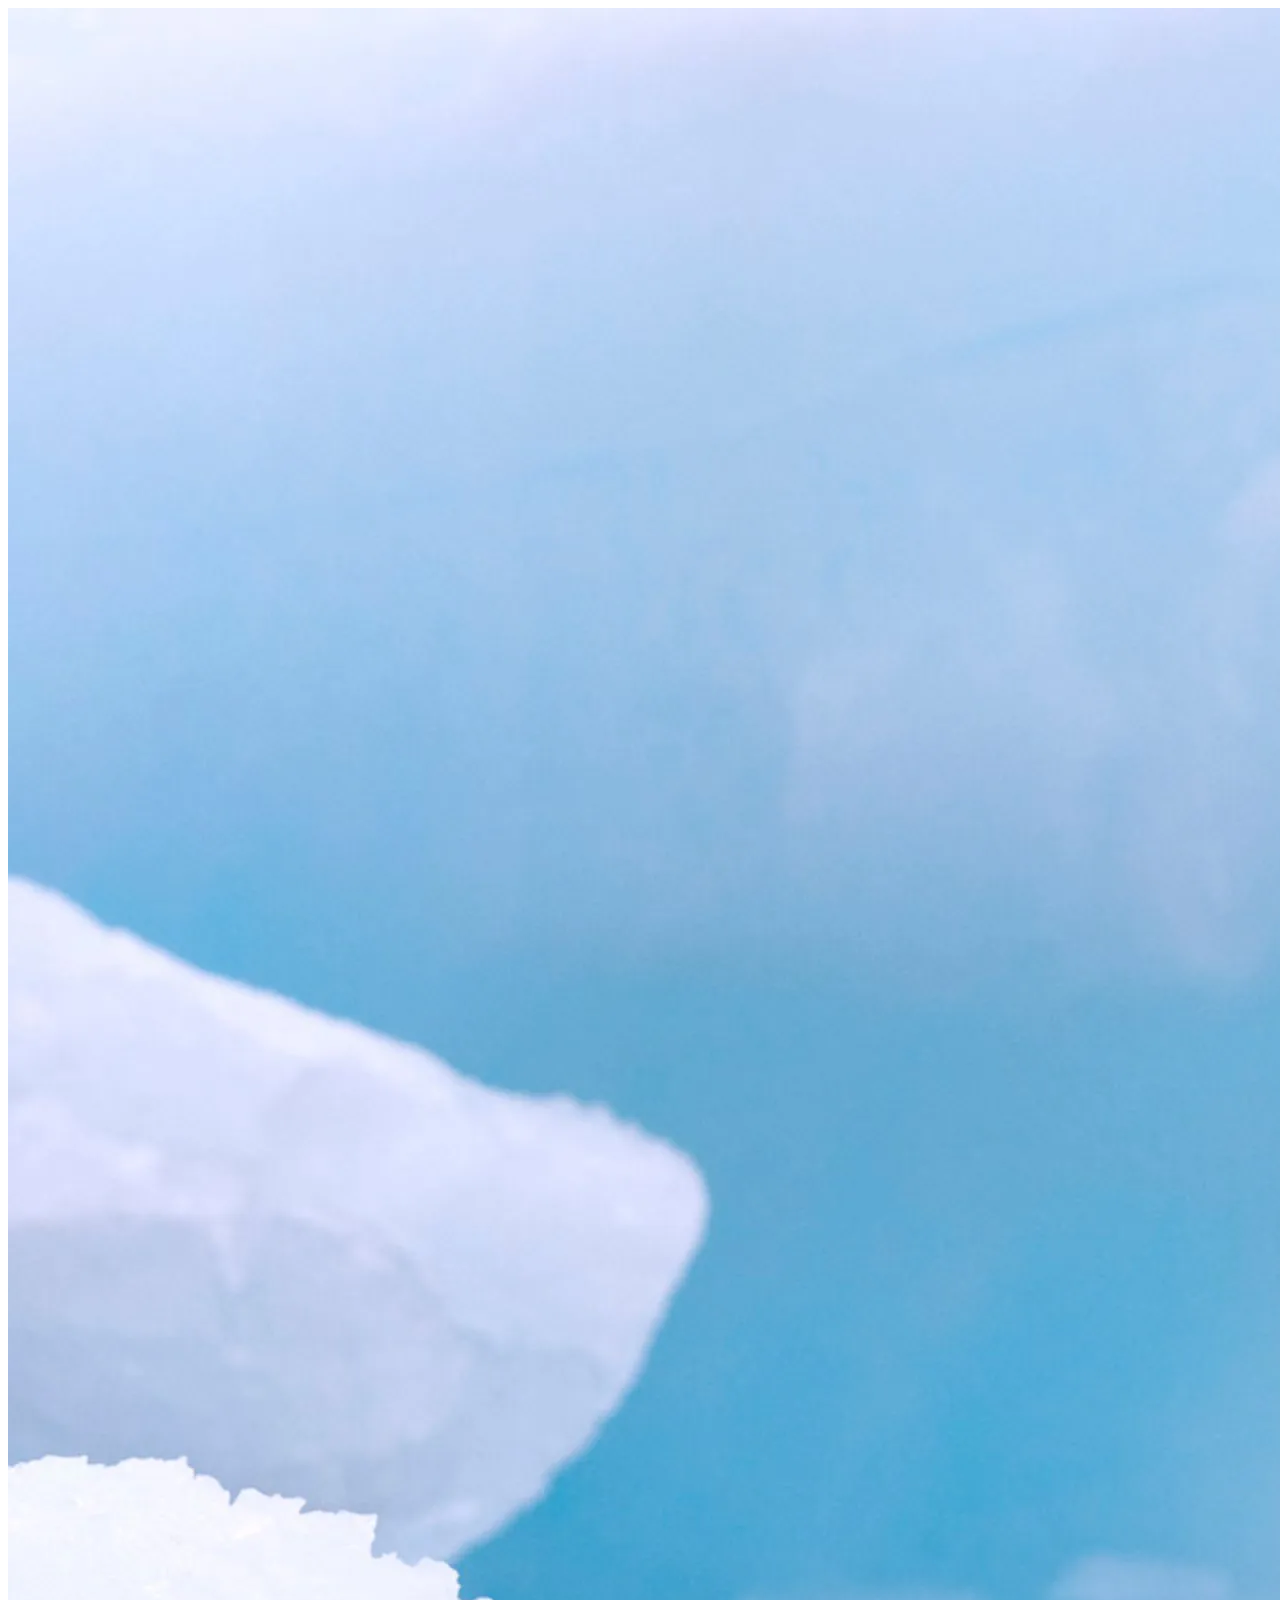
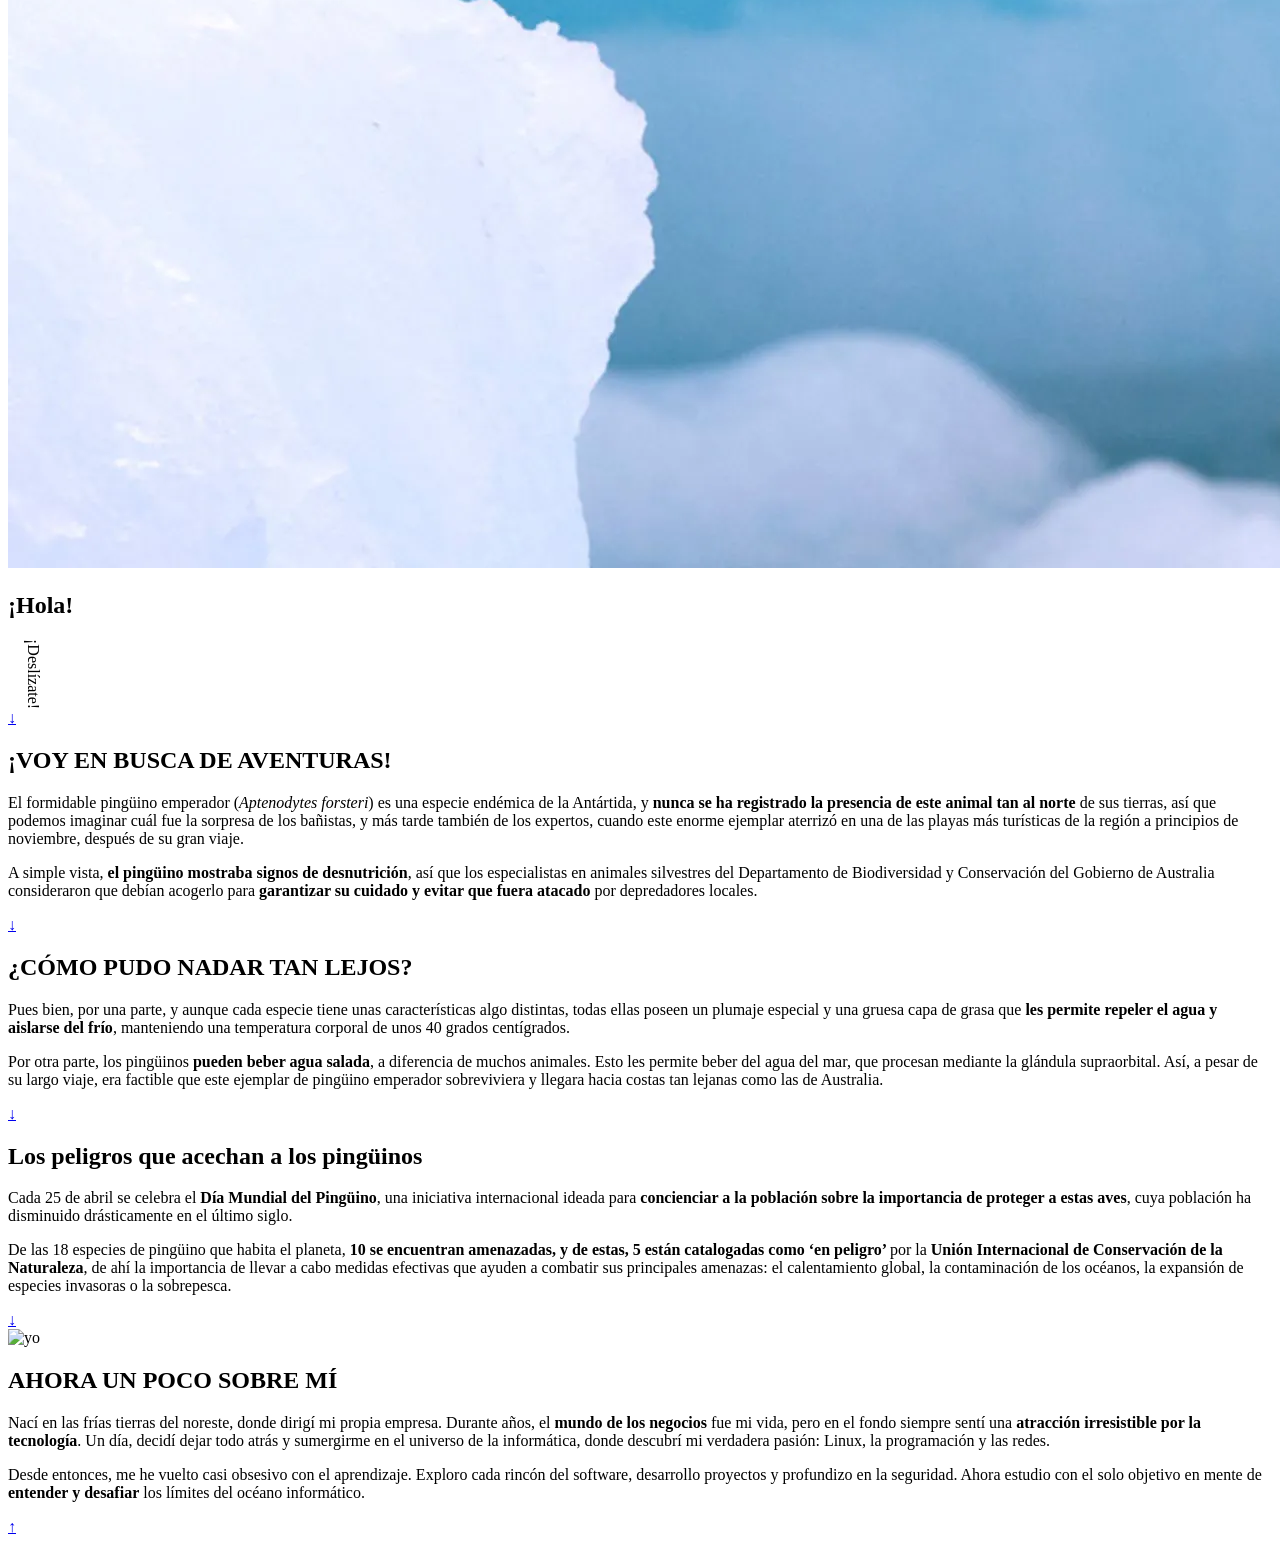
==== index.html @ 55d739d7 "No hace falta" ====
<!DOCTYPE html>
<html lang="es" class="sr">

<head>
    <meta charset="UTF-8">
    <meta name="viewport" content="width=device-width, initial-scale=1.0">
    <title>ksergio.com</title>
    <script src="https://cdn.tailwindcss.com"></script>
    <link rel="stylesheet" href="./style.css">
</head>

<body>
    <div class="h-dvh overflow-y-scroll snap-y snap-mandatory scroll-smooth">
        <div id="hola" class="snap-start h-dvh w-full bg-black relative">
            <img class="h-full w-full object-cover opacity-80 absolute top-0" src="./pinguino.webp" alt="pinguino">
            <div class="absolute top-0 flex flex-col gap-5 p-5 xl:p-10 text-white place-content-between h-full">
                <h2 class="text-8xl xl:text-9xl tracking-wide w-fit fade-in">¡Hola!</h2>
                <div class="flex flex-col items-center self-start gap-3">
                    <p class="text-lg xl:text-xl font-thin xl:font-normal tracking-widest rotate-180"
                        style="writing-mode: vertical-rl;">¡Deslízate!</p>
                    <a href="#voy" class="animate-bounce text-5xl xl:text-7xl mt-2">&darr;</a>
                </div>
            </div>
        </div>
        <div id="voy"
            class="snap-start min-h-dvh w-full bg-white  p-5 xl:content-center text-gray-900 gap-5 relative">
            <div class="flex flex-col gap-5 xl:max-w-2xl mx-auto">
                <h2 class="text-4xl xl:text-7xl fade-in">¡VOY EN BUSCA DE <span class="text-red-600">AVENTURAS</span>!
                </h2>
                <p class="xl:text-xl load-hidden fade-in">El formidable pingüino emperador&nbsp;(<em
                        class="text-red-600">Aptenodytes
                        forsteri</em>) es una especie endémica de la Antártida, y <strong>nunca se ha registrado la
                        presencia de este animal tan al norte</strong> de sus tierras, así que podemos imaginar cuál fue
                    la sorpresa de los bañistas, y más tarde también de los expertos, cuando este enorme ejemplar
                    aterrizó en una de las playas más turísticas de la región a principios de noviembre, después de su
                    gran viaje.&nbsp;</p>
                <p class="xl:text-xl load-hidden fade-in">A simple vista,<strong> el pingüino mostraba signos de
                        desnutrición</strong>, así
                    que los especialistas en animales silvestres del Departamento de Biodiversidad y Conservación del
                    Gobierno de Australia consideraron que debían acogerlo para <strong>garantizar su cuidado y evitar
                        que fuera atacado</strong> por depredadores locales.&nbsp;</p>
            </div>
            <a href="#como" class="animate-bounce text-5xl xl:text-7xl absolute bottom-0">&darr;</a>
        </div>
        <div id="como" class="snap-start min-h-dvh w-full bg-black xl:content-center  p-5 text-white gap-5 relative">
            <div class="flex flex-col gap-5 xl:max-w-2xl mx-auto">

                <h2 class="text-4xl xl:text-7xl fade-in">¿CÓMO PUDO NADAR <span class="text-red-600">TAN LEJOS</span>?</h2>
                <p class="xl:text-xl fade-in">Pues bien, por una parte, y aunque cada especie tiene unas características algo
                    distintas, todas
                    ellas poseen un&nbsp;plumaje especial y una gruesa capa de grasa que <strong>les permite repeler el
                        agua y aislarse del frío</strong>, manteniendo una temperatura corporal de unos 40 grados
                    centígrados.</p>
                <p class="xl:text-xl fade-in">Por otra parte, los pingüinos <strong>pueden beber agua salada</strong>, a
                    diferencia de muchos
                    animales. Esto les permite beber del agua del mar, que procesan mediante la glándula supraorbital.
                    Así, a pesar de su largo viaje, era factible que este ejemplar de pingüino emperador sobreviviera y
                    llegara hacia costas tan lejanas como las de Australia.&nbsp;</p>
            </div>
            <a href="#peligros" class="animate-bounce text-5xl xl:text-7xl absolute bottom-0">&darr;</a>
        </div>
        <div id="peligros" class="snap-start min-h-dvh w-full bg-gradient-to-br from-red-600 to-red-800 xl:content-center  p-5 text-white relative">
            <div class="flex flex-col gap-5 xl:max-w-2xl mx-auto">

                <h2 class="text-4xl xl:text-7xl uppercase fade-in">Los <span class="text-gray-900">peligros</span> que acechan a
                    los
                    pingüinos
                </h2>
                <p class="xl:text-xl fade-in">Cada 25 de abril se celebra el<strong> Día Mundial del Pingüino</strong>, una
                    iniciativa
                    internacional
                    ideada para <strong>concienciar a la población sobre la importancia de proteger a estas
                        aves</strong>,
                    cuya población ha disminuido drásticamente en el último siglo.</p>
                <p class="xl:text-xl fade-in">De las 18 especies de pingüino que habita el planeta, <strong>10 se encuentran
                        amenazadas, y de
                        estas, 5
                        están catalogadas como ‘en peligro’ </strong>por la <strong>Unión Internacional de Conservación
                        de
                        la Naturaleza</strong>, de ahí la importancia de llevar a cabo medidas efectivas que ayuden a
                    combatir sus principales amenazas: el calentamiento global, la contaminación de los océanos, la
                    expansión de especies invasoras o la sobrepesca.</p>
            </div>
            <a href="#sobre" class="animate-bounce text-5xl xl:text-7xl absolute bottom-0">&darr;</a>
        </div>
        <div id="sobre" class="snap-start h-dvh w-full bg-black relative">
            <img class="h-full w-full object-cover opacity-20 absolute top-0 blur" src="./yo.jpg" alt="yo">
            <div class="absolute top-0 p-5 text-white relative h-full xl:content-center">
                <div class="flex flex-col gap-5 xl:max-w-2xl mx-auto">

                    <h2 class="text-4xl xl:text-7xl fade-in">AHORA UN POCO <span class="text-red-600">SOBRE MÍ</span></h2>
                    <p class=" xl:text-xl fade-in">Nací en las frías tierras del noreste, donde dirigí mi propia
                        empresa. Durante años, el <strong>mundo de los negocios</strong> fue mi
                        vida, pero en el fondo siempre sentí una <strong>atracción irresistible por la
                            tecnología</strong>.
                        Un día, decidí dejar todo atrás y sumergirme en el universo de la informática, donde descubrí mi
                        verdadera pasión: Linux, la programación y las redes.</p>
                    <p class="xl:text-xl fade-in">Desde entonces, me he vuelto casi obsesivo con el aprendizaje.
                        Exploro cada
                        rincón
                        del software, desarrollo proyectos y profundizo en la seguridad. Ahora estudio con el solo
                        objetivo
                        en mente de <strong class="text-red-600">entender y desafiar</strong> los límites del océano
                        informático.</p>
                </div>
                <a href="#hola" class="animate-bounce text-5xl xl:text-7xl absolute top-5">&uarr;</a>
            </div>

        </div>
    </div>
    <script src="./script.js"></script>
</body>

</html>
---- style.css ----
/* Clase inicial (elemento invisible) */
.fade-in {
    opacity: 0;
    transition: opacity 1s ease-in-out;
}

/* Clase que se aplica cuando el elemento es visible */
.fade-in-visible {
    opacity: 1;
}
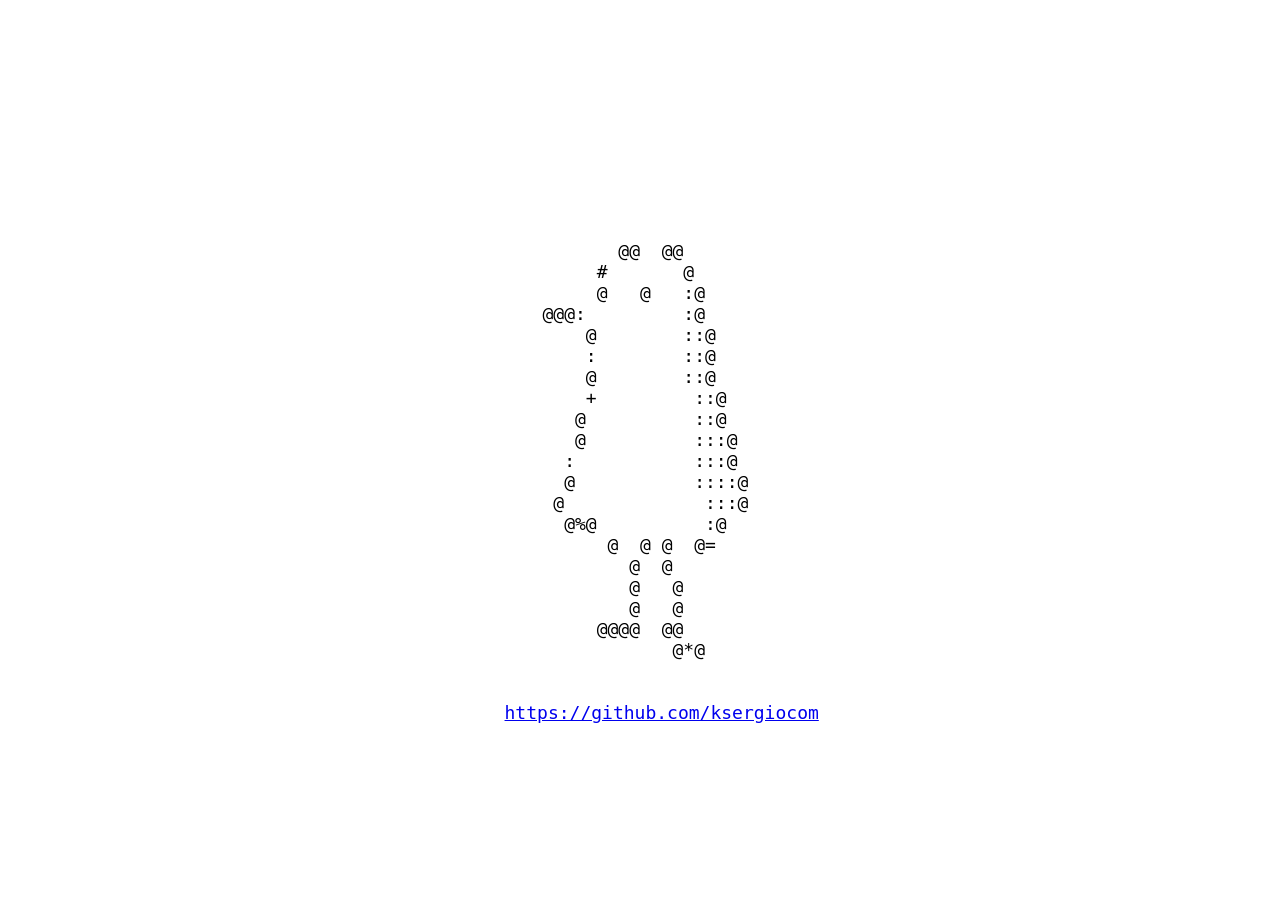
==== commit 5fda8acc: "index html" ====
--- a/index.html
+++ b/index.html
@@ -1,114 +1,74 @@
 <!DOCTYPE html>
-<html lang="es" class="sr">
+<html lang="en">
 
 <head>
-    <meta charset="UTF-8">
-    <meta name="viewport" content="width=device-width, initial-scale=1.0">
-    <title>ksergio.com</title>
-    <script src="https://cdn.tailwindcss.com"></script>
-    <link rel="stylesheet" href="./style.css">
+  <meta charset="UTF-8">
+  <meta name="viewport" content="width=device-width, initial-scale=1 0">
+  <title>ksergio com</title>
+  <style>
+    html,
+    body {
+      height: 100%;
+      margin: 0;
+      padding: 0;
+      background: #fff;
+      /* o la imagen que quieras */
+      display: flex;
+      justify-content: center;
+      align-items: center;
+      overflow: hidden;
+      /* evita scroll */
+    }
+
+    pre {
+      font-family: monospace;
+      white-space: pre;
+      /* no wraps */
+      text-align: center;
+      font-size: calc(min(2vw, 2vh));
+      /* se ajusta al tamaño de pantalla */
+      line-height: 1 2;
+      margin: 0;
+    }
+
+    /* Si quieres que se vea más grande en escritorio */
+    @media (min-width: 768px) {
+      pre {
+        font-size: calc(min(1 2vw, 1 2vh));
+      }
+    }
+  </style>
 </head>
 
 <body>
-    <div class="h-dvh overflow-y-scroll snap-y snap-mandatory scroll-smooth">
-        <div id="hola" class="snap-start h-dvh w-full bg-black relative">
-            <img class="h-full w-full object-cover opacity-80 absolute top-0" src="./pinguino.webp" alt="pinguino">
-            <div class="absolute top-0 flex flex-col gap-5 p-5 xl:p-10 text-white place-content-between h-full">
-                <h2 class="text-8xl xl:text-9xl tracking-wide w-fit fade-in">¡Hola!</h2>
-                <div class="flex flex-col items-center self-start gap-3">
-                    <p class="text-lg xl:text-xl font-thin xl:font-normal tracking-widest rotate-180"
-                        style="writing-mode: vertical-rl;">¡Deslízate!</p>
-                    <a href="#voy" class="animate-bounce text-5xl xl:text-7xl mt-2">&darr;</a>
-                </div>
-            </div>
-        </div>
-        <div id="voy"
-            class="snap-start min-h-dvh w-full bg-white  p-5 xl:content-center text-gray-900 gap-5 relative">
-            <div class="flex flex-col gap-5 xl:max-w-2xl mx-auto">
-                <h2 class="text-4xl xl:text-7xl fade-in">¡VOY EN BUSCA DE <span class="text-red-600">AVENTURAS</span>!
-                </h2>
-                <p class="xl:text-xl load-hidden fade-in">El formidable pingüino emperador&nbsp;(<em
-                        class="text-red-600">Aptenodytes
-                        forsteri</em>) es una especie endémica de la Antártida, y <strong>nunca se ha registrado la
-                        presencia de este animal tan al norte</strong> de sus tierras, así que podemos imaginar cuál fue
-                    la sorpresa de los bañistas, y más tarde también de los expertos, cuando este enorme ejemplar
-                    aterrizó en una de las playas más turísticas de la región a principios de noviembre, después de su
-                    gran viaje.&nbsp;</p>
-                <p class="xl:text-xl load-hidden fade-in">A simple vista,<strong> el pingüino mostraba signos de
-                        desnutrición</strong>, así
-                    que los especialistas en animales silvestres del Departamento de Biodiversidad y Conservación del
-                    Gobierno de Australia consideraron que debían acogerlo para <strong>garantizar su cuidado y evitar
-                        que fuera atacado</strong> por depredadores locales.&nbsp;</p>
-            </div>
-            <a href="#como" class="animate-bounce text-5xl xl:text-7xl absolute bottom-0">&darr;</a>
-        </div>
-        <div id="como" class="snap-start min-h-dvh w-full bg-black xl:content-center  p-5 text-white gap-5 relative">
-            <div class="flex flex-col gap-5 xl:max-w-2xl mx-auto">
+  <pre>
 
-                <h2 class="text-4xl xl:text-7xl fade-in">¿CÓMO PUDO NADAR <span class="text-red-600">TAN LEJOS</span>?</h2>
-                <p class="xl:text-xl fade-in">Pues bien, por una parte, y aunque cada especie tiene unas características algo
-                    distintas, todas
-                    ellas poseen un&nbsp;plumaje especial y una gruesa capa de grasa que <strong>les permite repeler el
-                        agua y aislarse del frío</strong>, manteniendo una temperatura corporal de unos 40 grados
-                    centígrados.</p>
-                <p class="xl:text-xl fade-in">Por otra parte, los pingüinos <strong>pueden beber agua salada</strong>, a
-                    diferencia de muchos
-                    animales. Esto les permite beber del agua del mar, que procesan mediante la glándula supraorbital.
-                    Así, a pesar de su largo viaje, era factible que este ejemplar de pingüino emperador sobreviviera y
-                    llegara hacia costas tan lejanas como las de Australia.&nbsp;</p>
-            </div>
-            <a href="#peligros" class="animate-bounce text-5xl xl:text-7xl absolute bottom-0">&darr;</a>
-        </div>
-        <div id="peligros" class="snap-start min-h-dvh w-full bg-gradient-to-br from-red-600 to-red-800 xl:content-center  p-5 text-white relative">
-            <div class="flex flex-col gap-5 xl:max-w-2xl mx-auto">
 
-                <h2 class="text-4xl xl:text-7xl uppercase fade-in">Los <span class="text-gray-900">peligros</span> que acechan a
-                    los
-                    pingüinos
-                </h2>
-                <p class="xl:text-xl fade-in">Cada 25 de abril se celebra el<strong> Día Mundial del Pingüino</strong>, una
-                    iniciativa
-                    internacional
-                    ideada para <strong>concienciar a la población sobre la importancia de proteger a estas
-                        aves</strong>,
-                    cuya población ha disminuido drásticamente en el último siglo.</p>
-                <p class="xl:text-xl fade-in">De las 18 especies de pingüino que habita el planeta, <strong>10 se encuentran
-                        amenazadas, y de
-                        estas, 5
-                        están catalogadas como ‘en peligro’ </strong>por la <strong>Unión Internacional de Conservación
-                        de
-                        la Naturaleza</strong>, de ahí la importancia de llevar a cabo medidas efectivas que ayuden a
-                    combatir sus principales amenazas: el calentamiento global, la contaminación de los océanos, la
-                    expansión de especies invasoras o la sobrepesca.</p>
-            </div>
-            <a href="#sobre" class="animate-bounce text-5xl xl:text-7xl absolute bottom-0">&darr;</a>
-        </div>
-        <div id="sobre" class="snap-start h-dvh w-full bg-black relative">
-            <img class="h-full w-full object-cover opacity-20 absolute top-0 blur" src="./yo.jpg" alt="yo">
-            <div class="absolute top-0 p-5 text-white relative h-full xl:content-center">
-                <div class="flex flex-col gap-5 xl:max-w-2xl mx-auto">
 
-                    <h2 class="text-4xl xl:text-7xl fade-in">AHORA UN POCO <span class="text-red-600">SOBRE MÍ</span></h2>
-                    <p class=" xl:text-xl fade-in">Nací en las frías tierras del noreste, donde dirigí mi propia
-                        empresa. Durante años, el <strong>mundo de los negocios</strong> fue mi
-                        vida, pero en el fondo siempre sentí una <strong>atracción irresistible por la
-                            tecnología</strong>.
-                        Un día, decidí dejar todo atrás y sumergirme en el universo de la informática, donde descubrí mi
-                        verdadera pasión: Linux, la programación y las redes.</p>
-                    <p class="xl:text-xl fade-in">Desde entonces, me he vuelto casi obsesivo con el aprendizaje.
-                        Exploro cada
-                        rincón
-                        del software, desarrollo proyectos y profundizo en la seguridad. Ahora estudio con el solo
-                        objetivo
-                        en mente de <strong class="text-red-600">entender y desafiar</strong> los límites del océano
-                        informático.</p>
-                </div>
-                <a href="#hola" class="animate-bounce text-5xl xl:text-7xl absolute top-5">&uarr;</a>
-            </div>
+                 @@  @@               
+               #       @              
+               @   @   :@             
+          @@@:         :@             
+              @        ::@            
+              :        ::@            
+              @        ::@            
+              +         ::@           
+             @          ::@           
+             @          :::@          
+            :           :::@          
+            @           ::::@         
+           @             :::@         
+            @%@          :@           
+                @  @ @  @=            
+                  @  @                
+                  @   @               
+                  @   @               
+               @@@@  @@               
+                   @*@          
 
-        </div>
-    </div>
-    <script src="./script.js"></script>
+
+    <a href="https://github.com/ksergiocom">https://github.com/ksergiocom</a>
+</pre>
 </body>
 
-</html>+</html>
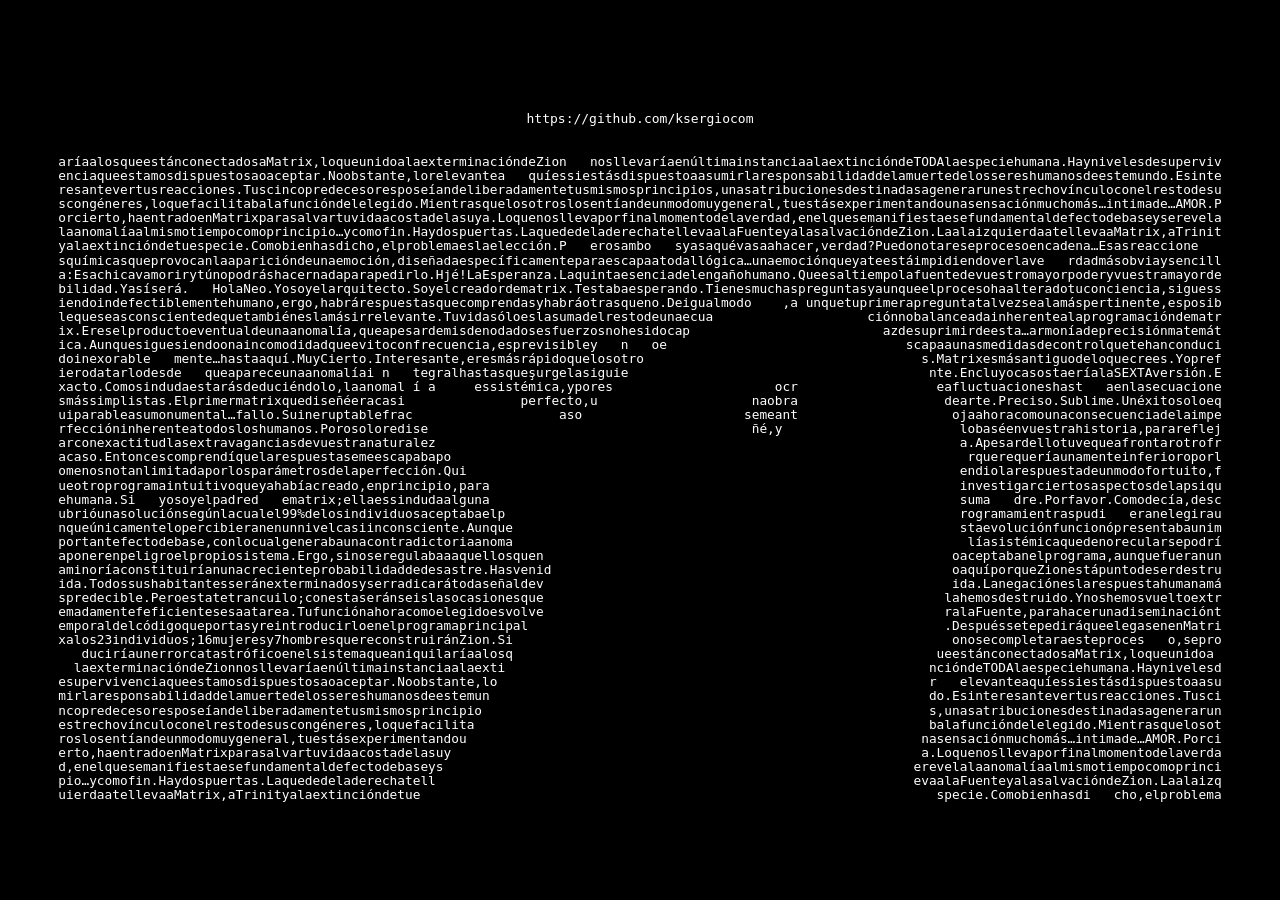
==== commit ee098162: "Hola" ====
--- a/index.html
+++ b/index.html
@@ -1,74 +1,176 @@
-<!DOCTYPE html>
-<html lang="en">
+<!doctype html>
+<html lang="es">
+<head>
+    <meta charset="UTF-8" />
+    <meta name="viewport" content="width=device-width, initial-scale=1.0" />
+    <title>ksergio.com</title>
+    <style>
+        
+        html, body {
+            margin: 0;
+            padding: 0;
+            height: 100%;
+            background-color: #000; 
+            display: flex;
+            flex-direction: column;
+            gap: 1rem;
+            align-items: center;
+            justify-content: center;
+            overflow: hidden; 
+        }
 
-<head>
-  <meta charset="UTF-8">
-  <meta name="viewport" content="width=device-width, initial-scale=1 0">
-  <title>ksergio com</title>
-  <style>
-    html,
-    body {
-      height: 100%;
-      margin: 0;
-      padding: 0;
-      background: #fff;
-      /* o la imagen que quieras */
-      display: flex;
-      justify-content: center;
-      align-items: center;
-      overflow: hidden;
-      /* evita scroll */
-    }
+        a{
+            text-decoration: none;
+            color: white;
+        }
 
-    pre {
-      font-family: monospace;
-      white-space: pre;
-      /* no wraps */
-      text-align: center;
-      font-size: calc(min(2vw, 2vh));
-      /* se ajusta al tamaño de pantalla */
-      line-height: 1 2;
-      margin: 0;
-    }
+        a:hover{
+            color: red;
+            text-decoration: underline;
+        }
 
-    /* Si quieres que se vea más grande en escritorio */
-    @media (min-width: 768px) {
-      pre {
-        font-size: calc(min(1 2vw, 1 2vh));
-      }
-    }
-  </style>
+#pp {
+    font-family: monospace;
+    font-size: clamp(0.3rem, 1vw, 3rem); 
+    
+    line-height: 1.1;
+    white-space: pre;
+    margin: 0;
+    color: white;
+
+    max-width: 100vw;
+    overflow: hidden;
+    text-align: center;
+}
+    </style>
 </head>
+<body>
 
-<body>
-  <pre>
+<a href="https://github.com/ksergiocom"><pre>https://github.com/ksergiocom</pre></a>
+<pre id="pp">%%@@%%@@%@@%@@@@@@@@@%%@%%%%%@@@@@%%%%%%@%%%%%%%%%%%###%####+##%%%%%%#%%%%%%%%%%#%%%%@%%%@@@@@%%@@%%@@@@@%@%%@%+@@@@@@@@@@@@@%%%%@@@@%%@@%@%@@@@%@@@%@@
+@%%@%%@%@@%%@@@@@@@%@%@%@@@@%@#%@%%%%@%%%%%%%%%%%%%%#%%%%%%#%%%%%%+%%%%%%%%%%%%%%%%@%%%%%%%%%%%@@@@%@%@@@@@%%%@@@@@%@@@@%@@@@@@@%%%#%%%@%%%##@%%@@@=@@%
+%%%%@%@%%@%@@@@%@%%@@@@%@@@%@@@%%@%@@%%@%@%%%%+%%%%#%#%%%%%%#%%%%%%%%%#%%%%%%%%%%%%@%@%%%%%%%%%%%%%@%%%%%%%%%#%@%@@@@@@@@@@@@%@@%%%@%%#%#%%%##%%%@@@@%@
+%%%%%%@@@%%%@@@@%@%%%#%@%%@@%@@%%%%%#%%%%%%%%%%%%%%#%%%%%%%%%%%%%%%#%%%%%#%%###%%@%%@%@%%%%%%%%@%%@%%%%%%%%%%%%%#@@@@@@@@%%%@@@@@@@%@@@@%%%%@@%%@@@@%%@
+%@%%%%%%@%%@@%%@%%%%#@%%%%%%%%%%%#%%%%##%%%@%%%%%%%%%%%%%%%%%%%%%%%%%%%%%%%%%%%%%%%%%%@%%%%%%%%%%@%@%%%%%#%%%%%%@@@@@%@@@%%%@@@@@@%%%@#%%#%%#@@@@@@@@%@
+%%%%%%%%%%@%%%%%#@%%%%%%%%%%%%%%%%%%%%%%%%%%%%%%%%%%%%%##%%%%%%#%%*#%%%%%%@%%%%%%%%%%%%%%%%%%%%%*##%#%%%%%%%#%+%%@@@@@%%@@%@*%%@%%%%%@%@@@%##@%@@%%@@%@
+%%@%%%%%%%@%%@%%%*@%%#*#%%%%%%%##%%%%*%%%%%%%%%%%%%%#%%%%%%%%%%%%%%%%%%%%%%%%%%%%%%%%%%%%%%@%@%%%%%*%%%%%%%%%*%%%%@@@#@#@@@@@@@@%%@@@@%@@%@@@@%%%%%%%%%
+%%%%%%%%%%%%%%%%%@%%%#%%%%%%%#%%%%%%%%%%%%%%%%%%*%%+%%%%%%%%%%#%%%%%%%%%%%%%%%%%%%%%%%%%%%%%%%%%#%%%%%%%%%%##%%%%%@%%#%@@%@%%%@%@@@@@@@@@@@%@%%%%%%%%%*
+%%%%%%%%%@%#%%%%%@%%%%%##%%%%%%%%%%%@%%%%%%%##%%%%%%%%%#%%##%##%%%%%%%%%%%%%%%%%%%%%%%%#####@@@%*%+=%%%%%**#%%%%%%%%%%%@%%%##%%%@@@@@@@+@@@@@@%%@%%%#%#
+%%%%%%%%%%%%%%%%%%%%%%%*+%%%%%#%%#%%%%%%%%%%#%%%%%%%#%%#*%%%%%%###%%%%%%%%%%%%%%%%%#%%@@@@@@@@@@@@@@@@@@@@##%+%##**%%#%%%#%#%##%%%%@@@%%%@@@%%@%%%*%%*%
+%%%%%%%@%@%%%@%%%#%%%%%%%%%%@@@@@@@#%%%%*%%%%%%%%%%%%%%%%%%%%%%##%%#%%%%%%%%%%%%%%@@@@@@@=    .. .=@@@@@@@@%#%#=##%%%%%%#+#%###%%%%%%%%#*%@%%%%%%%=%*%=
+%%@%%%%%%%%%%%@%%%#%%%%%%%%%#@@@@@@@@@@@%%#%#%#%*%%%%*%%#%%##%%%#%%%%%#%%%%%%%@@@@@@=                    @@@@@@###%##*%%%%%##%%@%%%%%%%#%#%%%%%%#%%#%@%
+%%@%@%%%#%%%%%%%*%%%%%%%%%%%#%%@@@@@@@@@@@@@#%%##%%###%#*%#%=%###%%%%%#+####@@@@@.                         %@@@@@*####%#%%#*##-#*%%##*%+%*%%%%%%%%%%%%@
+%%%%%@@@%%%%%%%%%%%%%%%%%%@%%%%%%@@@@@-@@@@@@@@#%%%%%+%##*#%%%#*#%%%#%###@@@@@.                               .@@@@#%%%%##**##%+##*%##%%%%#%#%%%%%%%%%@
+%%%@%%@%@@@%%%%%%%%%%%%%%%%%%%%%##*@@@@:...+@@@@@@@@@*%#%#%#*#%%%%%%%##@@@@@                                    +@@@###%%####%%#%%###+%#%%%%#+%##%%#%%%
+@%@%%%%%%#%%%@@%%%%%%%%%%%%#%%%%%%%%#@@@- .   ...%@@@@@@@@*#+%###%=%#@@@@#                                       :@@@@*#*###%##%##%#*+%%%@%#@@@@@@@@%%#
+@@%%%%%%%%%%%%%%%%%%%%%%#%%%%%%%%%%%%%@@@@@.. . .     -@@@@@@@@@@@@#@@@-                     =@.                  :@@@@####%#%###*#%%%%%%%%%@%*%@%@%%##
+%%@%%%%%%%%%%%%%%%%@%%%%%%%#%%%%#%#%%*%%@@@@.               *@@@@@@@@@                    #@@@@@                   =@@@@*#%#%%%##%%#%%#%*%@@@@@%%%%%%%%
+%%%@%%*#*%%%%%%%%%%%%%#%%%%%%%%%%%%%%#%%%%@@@%                   .@@                     -@@@@@%                    %@@@*%%#%#%#%%%%%%%%%%%#@%%%@%#%%@%
+%%%%%%%%%%@%%%%%%%%%%%%%%%%%%%%%%%%%%%%%%%%%@@@*                                          =@@@                       @@@@%#%%%%%@%%%%*%%##+%@%%%%%%%%@%
+%%%%%%%%%%%#%%%%%%%%%%%%%+%%%%%%%%%%%%%%%%%#%@@@@                                                                    +@@@%##*%%#%%#%#%%*@%%#%%%%#%%%+%#
+%%%%%%#%%%%%%%%#%%%%%%%#%%%@%%%+%%%%%%%%%%%%#%*@@@:                                                                   @@@%%%%#%%*%#@*%%@@@%@#%%%#%%#%#@
+%%%%%%%%%%%+#%%%%%%%%%%#%%%%@%%%#%%%%%%%#*%%#%%##@@@@                                                                *@@@%%%*%%*%%%%%%%%@@%%#%%@%%%%%@%
+%#%#%+%%%%%%%%%%%%%##%%%%@%@%%%@%%%%%%%%%%%%%%%%##*@@@*.                                                             :@@@##%%%+%%%%%#%%@%@%%%%%%%*%#@@%
+%%%%%%@%%@%%%%%%%%%%%@%%%@%%%%%%%%%%%%%%%%%%%*%#####%@@@                                                             #@@@%#%%%%%%%%%%%%%%@@@%=%@%%%%%%@
+%%@@%%%%%%%%%%@%%%%#%%%%%%%@%#%%%#=%+%%%%%##%#######+*@@@%                                                           *@@@%#%#%@#@%%%%@%#%%@%%%%#%%@@%%%
+%%%%%%%%@@%%%%%####+%%%%%%%%%%%%%%%#+%%###%%#%=#%##*###@@@@                                                          @@@%%%%%%%%@%%@%@%@@+@+@@@%%@@@%%@
+@%%@%#%@%@%@%%%%%%%%%%%%#-+%%%#****%########%*####*###*#*@@@@                                                        @@@%%%%%%%#%%%%%@@@%@@%%@@%%%%%@@@
+%%%%#%%%%%#%%%%%#%%%%*%%%#%%%%%#%######*%##%#*#*#%#######*@@@@%                                                     =@@@%%%%%%%%@%%@%@%%@%@%@@#@@@@@%@%
+%%@%%@#%#@@%%%%%%%#%%+%%*%%%%%%%%%%#####%#%%%##*##%%%##*#*##@@@*                                                    %@@@%%%%#%%@@%%%%%@%%@%*%@%#@@@@@@@
+#%%%#%%%%@%%%%%%%%%%%%%%%%%%%%@%@@%##%##*#%%%%#%####%#%####@@@@                                                     @@@@@%%%%%%%*@@@%%%%%+%%%@@@%@@@@#@
+%%@@@%%%%%%%%%%%%%%@%%%#@@%%%%%%%%%%%%%%%##%%%%%%%###+#%###@@@@                                                    .@@@%@%%%=%%%%%%%%%%%%%%%%%%%%@@@@%@
+@@@%%%@%@@%%@@%%##*%%%%%%%#%%*%%%%%#%%%%%###%%%%%%#=-+#%%#@@@@.                                                    @@@@@@%@%%%%%%%%%%%%%%%%%%%%%%%%@@@@
+#%%%%%%%%%+##%@%%%%%%%%%@#%%%%#%#%#%%%%%%%%%#%%%%%###*%%%@@@@                                                      @@@#@@@%@%%%%#%%%%%%%%%#%%%%%%%%%%%@
+%%%%%%%%%%%#%%%%%%@@%%%#%%%%%%%%#%%%%%%#@%%%%%%%*@%%%%%#@@@@                                                      @@@@%@@@@%%%#%%%%%%%%%%%%%%%%%%%%%%%%
+%%@%%%%@@%@@%@%@@%@%%@%%%%%%%#%%%%%%%%#%#%%%%%%%%%%%%%#@@@@                                                       @@@@@@@@@#@#%%%%%%%#%#######%%%%%%%%%
+%%@%%%%#%%%@@%#@%@#*#+%%%##%*%%%#%%%#%%%%%%%%%@@%%@@%%@@@@                                                       :@@@@@@@@@@@*%%%+%%%##***+*####%%%%%%%
+%%%%%%%%%%%@#%%%%#%@%%%#*###%%%%@#*%%%%%#%@%@%%%%@%@@@@@@                                                        *@@@%@@%@@@%%%%%%%###**+==++*##%%%%%%%
+*%#%%@%@%%%%%%%%%%%%%%%#%%%##%%%%%%%%@@@@@@%@@%@@%%%@@@@                                                         @@@@@@@@@@@@%%%%%%%##*++===+*##%%%%%@%
+@@#@*%*%%%%%%%%@%%%%#%=%%%#%%%@%%%%@#@@@@@@%@@@%#@@@@@@                                                          @@@@@@@@%@@@%%%%#%%%###*****###%%%%%%%
+%@@@@@@@%@%%%%%@%%%%@%%@%%#@%%%#%@@@@@%@@@%@@*@@@@@@@.                                                           @@@@@@@@@@@%@%%%%%%%%%*#####%%%%%%%%%@
+@@@@@@@@@@@@@%%%%%@%@@%%%%#*%%@@%#%@@@@@@@%@@@%@@@@@:                                                           :@@@@@@@@@@@@@#%%*%%%%%%%%%%%%%%%%%%%@@
+@@@@@@@@@@@%@%@@@@%@#@@@%@%%@@@@@%%@%%%@%@@@@@@@@@@                                                             @@@@@@@@%@@@%@@%%%@%%%%%%%%%%%%%%%%%%@%
+@@@@@@@@@@@#@@@@@@#@@@@@@%@@%@@@@@@%%@%%@@@@@@@@@@                                                             .@@@%@@@%@%@@@@@@@@%@%@@%%@%%#%#%%@@@@@@
+@@@#%@@@@@@@@@@%@@@@#@@@@@@@@@%@@%@@@@@@@@@@@@@@#                                                              .@@@@@@@@@@@@@@#@@@@*%%%%%@@@@%@%%@@@@@@
+%@@@@@@@@@@@@@@%@@@@@@@@@@@@@@@@#@@@@@@@@@@@@@@                                                                @@@@%@@@@%@@@@@@@@@@@@@@@%@@%%@%@@@@@@@%</pre>
 
+<script>
+    let org = `%%@@%%@@%@@%@@@@@@@@@%%@%%%%%@@@@@%%%%%%@%%%%%%%%%%%###%####+##%%%%%%#%%%%%%%%%%#%%%%@%%%@@@@@%%@@%%@@@@@%@%%@%+@@@@@@@@@@@@@%%%%@@@@%%@@%@%@@@@%@@@%@@
+@%%@%%@%@@%%@@@@@@@%@%@%@@@@%@#%@%%%%@%%%%%%%%%%%%%%#%%%%%%#%%%%%%+%%%%%%%%%%%%%%%%@%%%%%%%%%%%@@@@%@%@@@@@%%%@@@@@%@@@@%@@@@@@@%%%#%%%@%%%##@%%@@@=@@%
+%%%%@%@%%@%@@@@%@%%@@@@%@@@%@@@%%@%@@%%@%@%%%%+%%%%#%#%%%%%%#%%%%%%%%%#%%%%%%%%%%%%@%@%%%%%%%%%%%%%@%%%%%%%%%#%@%@@@@@@@@@@@@%@@%%%@%%#%#%%%##%%%@@@@%@
+%%%%%%@@@%%%@@@@%@%%%#%@%%@@%@@%%%%%#%%%%%%%%%%%%%%#%%%%%%%%%%%%%%%#%%%%%#%%###%%@%%@%@%%%%%%%%@%%@%%%%%%%%%%%%%#@@@@@@@@%%%@@@@@@@%@@@@%%%%@@%%@@@@%%@
+%@%%%%%%@%%@@%%@%%%%#@%%%%%%%%%%%#%%%%##%%%@%%%%%%%%%%%%%%%%%%%%%%%%%%%%%%%%%%%%%%%%%%@%%%%%%%%%%@%@%%%%%#%%%%%%@@@@@%@@@%%%@@@@@@%%%@#%%#%%#@@@@@@@@%@
+%%%%%%%%%%@%%%%%#@%%%%%%%%%%%%%%%%%%%%%%%%%%%%%%%%%%%%%##%%%%%%#%%*#%%%%%%@%%%%%%%%%%%%%%%%%%%%%*##%#%%%%%%%#%+%%@@@@@%%@@%@*%%@%%%%%@%@@@%##@%@@%%@@%@
+%%@%%%%%%%@%%@%%%*@%%#*#%%%%%%%##%%%%*%%%%%%%%%%%%%%#%%%%%%%%%%%%%%%%%%%%%%%%%%%%%%%%%%%%%%@%@%%%%%*%%%%%%%%%*%%%%@@@#@#@@@@@@@@%%@@@@%@@%@@@@%%%%%%%%%
+%%%%%%%%%%%%%%%%%@%%%#%%%%%%%#%%%%%%%%%%%%%%%%%%*%%+%%%%%%%%%%#%%%%%%%%%%%%%%%%%%%%%%%%%%%%%%%%%#%%%%%%%%%%##%%%%%@%%#%@@%@%%%@%@@@@@@@@@@@%@%%%%%%%%%*
+%%%%%%%%%@%#%%%%%@%%%%%##%%%%%%%%%%%@%%%%%%%##%%%%%%%%%#%%##%##%%%%%%%%%%%%%%%%%%%%%%%%#####@@@%*%+=%%%%%**#%%%%%%%%%%%@%%%##%%%@@@@@@@+@@@@@@%%@%%%#%#
+%%%%%%%%%%%%%%%%%%%%%%%*+%%%%%#%%#%%%%%%%%%%#%%%%%%%#%%#*%%%%%%###%%%%%%%%%%%%%%%%%#%%@@@@@@@@@@@@@@@@@@@@##%+%##**%%#%%%#%#%##%%%%@@@%%%@@@%%@%%%*%%*%
+%%%%%%%@%@%%%@%%%#%%%%%%%%%%@@@@@@@#%%%%*%%%%%%%%%%%%%%%%%%%%%%##%%#%%%%%%%%%%%%%%@@@@@@@=    .. .=@@@@@@@@%#%#=##%%%%%%#+#%###%%%%%%%%#*%@%%%%%%%=%*%=
+%%@%%%%%%%%%%%@%%%#%%%%%%%%%#@@@@@@@@@@@%%#%#%#%*%%%%*%%#%%##%%%#%%%%%#%%%%%%%@@@@@@=                    @@@@@@###%##*%%%%%##%%@%%%%%%%#%#%%%%%%#%%#%@%
+%%@%@%%%#%%%%%%%*%%%%%%%%%%%#%%@@@@@@@@@@@@@#%%##%%###%#*%#%=%###%%%%%#+####@@@@@.                         %@@@@@*####%#%%#*##-#*%%##*%+%*%%%%%%%%%%%%@
+%%%%%@@@%%%%%%%%%%%%%%%%%%@%%%%%%@@@@@-@@@@@@@@#%%%%%+%##*#%%%#*#%%%#%###@@@@@.                               .@@@@#%%%%##**##%+##*%##%%%%#%#%%%%%%%%%@
+%%%@%%@%@@@%%%%%%%%%%%%%%%%%%%%%##*@@@@:...+@@@@@@@@@*%#%#%#*#%%%%%%%##@@@@@                                    +@@@###%%####%%#%%###+%#%%%%#+%##%%#%%%
+@%@%%%%%%#%%%@@%%%%%%%%%%%%#%%%%%%%%#@@@- .   ...%@@@@@@@@*#+%###%=%#@@@@#                                       :@@@@*#*###%##%##%#*+%%%@%#@@@@@@@@%%#
+@@%%%%%%%%%%%%%%%%%%%%%%#%%%%%%%%%%%%%@@@@@.. . .     -@@@@@@@@@@@@#@@@-                     =@.                  :@@@@####%#%###*#%%%%%%%%%@%*%@%@%%##
+%%@%%%%%%%%%%%%%%%%@%%%%%%%#%%%%#%#%%*%%@@@@.               *@@@@@@@@@                    #@@@@@                   =@@@@*#%#%%%##%%#%%#%*%@@@@@%%%%%%%%
+%%%@%%*#*%%%%%%%%%%%%%#%%%%%%%%%%%%%%#%%%%@@@%                   .@@                     -@@@@@%                    %@@@*%%#%#%#%%%%%%%%%%%#@%%%@%#%%@%
+%%%%%%%%%%@%%%%%%%%%%%%%%%%%%%%%%%%%%%%%%%%%@@@*                                          =@@@                       @@@@%#%%%%%@%%%%*%%##+%@%%%%%%%%@%
+%%%%%%%%%%%#%%%%%%%%%%%%%+%%%%%%%%%%%%%%%%%#%@@@@                                                                    +@@@%##*%%#%%#%#%%*@%%#%%%%#%%%+%#
+%%%%%%#%%%%%%%%#%%%%%%%#%%%@%%%+%%%%%%%%%%%%#%*@@@:                                                                   @@@%%%%#%%*%#@*%%@@@%@#%%%#%%#%#@
+%%%%%%%%%%%+#%%%%%%%%%%#%%%%@%%%#%%%%%%%#*%%#%%##@@@@                                                                *@@@%%%*%%*%%%%%%%%@@%%#%%@%%%%%@%
+%#%#%+%%%%%%%%%%%%%##%%%%@%@%%%@%%%%%%%%%%%%%%%%##*@@@*.                                                             :@@@##%%%+%%%%%#%%@%@%%%%%%%*%#@@%
+%%%%%%@%%@%%%%%%%%%%%@%%%@%%%%%%%%%%%%%%%%%%%*%#####%@@@                                                             #@@@%#%%%%%%%%%%%%%%@@@%=%@%%%%%%@
+%%@@%%%%%%%%%%@%%%%#%%%%%%%@%#%%%#=%+%%%%%##%#######+*@@@%                                                           *@@@%#%#%@#@%%%%@%#%%@%%%%#%%@@%%%
+%%%%%%%%@@%%%%%####+%%%%%%%%%%%%%%%#+%%###%%#%=#%##*###@@@@                                                          @@@%%%%%%%%@%%@%@%@@+@+@@@%%@@@%%@
+@%%@%#%@%@%@%%%%%%%%%%%%#-+%%%#****%########%*####*###*#*@@@@                                                        @@@%%%%%%%#%%%%%@@@%@@%%@@%%%%%@@@
+%%%%#%%%%%#%%%%%#%%%%*%%%#%%%%%#%######*%##%#*#*#%#######*@@@@%                                                     =@@@%%%%%%%%@%%@%@%%@%@%@@#@@@@@%@%
+%%@%%@#%#@@%%%%%%%#%%+%%*%%%%%%%%%%#####%#%%%##*##%%%##*#*##@@@*                                                    %@@@%%%%#%%@@%%%%%@%%@%*%@%#@@@@@@@
+#%%%#%%%%@%%%%%%%%%%%%%%%%%%%%@%@@%##%##*#%%%%#%####%#%####@@@@                                                     @@@@@%%%%%%%*@@@%%%%%+%%%@@@%@@@@#@
+%%@@@%%%%%%%%%%%%%%@%%%#@@%%%%%%%%%%%%%%%##%%%%%%%###+#%###@@@@                                                    .@@@%@%%%=%%%%%%%%%%%%%%%%%%%%@@@@%@
+@@@%%%@%@@%%@@%%##*%%%%%%%#%%*%%%%%#%%%%%###%%%%%%#=-+#%%#@@@@.                                                    @@@@@@%@%%%%%%%%%%%%%%%%%%%%%%%%@@@@
+#%%%%%%%%%+##%@%%%%%%%%%@#%%%%#%#%#%%%%%%%%%#%%%%%###*%%%@@@@                                                      @@@#@@@%@%%%%#%%%%%%%%%#%%%%%%%%%%%@
+%%%%%%%%%%%#%%%%%%@@%%%#%%%%%%%%#%%%%%%#@%%%%%%%*@%%%%%#@@@@                                                      @@@@%@@@@%%%#%%%%%%%%%%%%%%%%%%%%%%%%
+%%@%%%%@@%@@%@%@@%@%%@%%%%%%%#%%%%%%%%#%#%%%%%%%%%%%%%#@@@@                                                       @@@@@@@@@#@#%%%%%%%#%#######%%%%%%%%%
+%%@%%%%#%%%@@%#@%@#*#+%%%##%*%%%#%%%#%%%%%%%%%@@%%@@%%@@@@                                                       :@@@@@@@@@@@*%%%+%%%##***+*####%%%%%%%
+%%%%%%%%%%%@#%%%%#%@%%%#*###%%%%@#*%%%%%#%@%@%%%%@%@@@@@@                                                        *@@@%@@%@@@%%%%%%%###**+==++*##%%%%%%%
+*%#%%@%@%%%%%%%%%%%%%%%#%%%##%%%%%%%%@@@@@@%@@%@@%%%@@@@                                                         @@@@@@@@@@@@%%%%%%%##*++===+*##%%%%%@%
+@@#@*%*%%%%%%%%@%%%%#%=%%%#%%%@%%%%@#@@@@@@%@@@%#@@@@@@                                                          @@@@@@@@%@@@%%%%#%%%###*****###%%%%%%%
+%@@@@@@@%@%%%%%@%%%%@%%@%%#@%%%#%@@@@@%@@@%@@*@@@@@@@.                                                           @@@@@@@@@@@%@%%%%%%%%%*#####%%%%%%%%%@
+@@@@@@@@@@@@@%%%%%@%@@%%%%#*%%@@%#%@@@@@@@%@@@%@@@@@:                                                           :@@@@@@@@@@@@@#%%*%%%%%%%%%%%%%%%%%%%@@
+@@@@@@@@@@@%@%@@@@%@#@@@%@%%@@@@@%%@%%%@%@@@@@@@@@@                                                             @@@@@@@@%@@@%@@%%%@%%%%%%%%%%%%%%%%%%@%
+@@@@@@@@@@@#@@@@@@#@@@@@@%@@%@@@@@@%%@%%@@@@@@@@@@                                                             .@@@%@@@%@%@@@@@@@@%@%@@%%@%%#%#%%@@@@@@
+@@@#%@@@@@@@@@@%@@@@#@@@@@@@@@%@@%@@@@@@@@@@@@@@#                                                              .@@@@@@@@@@@@@@#@@@@*%%%%%@@@@%@%%@@@@@@
+%@@@@@@@@@@@@@@%@@@@@@@@@@@@@@@@#@@@@@@@@@@@@@@                                                                @@@@%@@@@%@@@@@@@@@@@@@@@%@@%%@%@@@@@@@%`
 
+    const pp = document.getElementById('pp');
+    let i = 0;
 
-                 @@  @@               
-               #       @              
-               @   @   :@             
-          @@@:         :@             
-              @        ::@            
-              :        ::@            
-              @        ::@            
-              +         ::@           
-             @          ::@           
-             @          :::@          
-            :           :::@          
-            @           ::::@         
-           @             :::@         
-            @%@          :@           
-                @  @ @  @=            
-                  @  @                
-                  @   @               
-                  @   @               
-               @@@@  @@               
-                   @*@          
+    setInterval(() => {
+        let jaja = "HolaNeo.Yosoyelarquitecto.Soyelcreadordematrix.Testabaesperando.Tienesmuchaspreguntasyaunqueelprocesohaalteradotuconciencia,siguessiendoindefectiblementehumano,ergo,habrárespuestasquecomprendasyhabráotrasqueno.Deigualmodo,aunquetuprimerapreguntatalvezsealamáspertinente,esposiblequeseasconscientedequetambiéneslamásirrelevante.Tuvidasóloeslasumadelrestodeunaecuaciónnobalanceadainherentealaprogramacióndematrix.Ereselproductoeventualdeunaanomalía,queapesardemisdenodadosesfuerzosnohesidocapazdesuprimirdeesta…armoníadeprecisiónmatemática.Aunquesiguesiendoonaincomodidadqueevitoconfrecuencia,esprevisibleynoescapaaunasmedidasdecontrolquetehanconducidoinexorablemente…hastaaquí.MuyCierto.Interesante,eresmásrápidoquelosotros.Matrixesmásantiguodeloquecrees.Yoprefierodatarlodesdequeapareceunaanomalíaintegralhastasqueşurgelasiguiente.EncluyocasostaeríalaSEXTAversión.Exacto.Comosindudaestarásdeduciéndolo,laanomalíaessistémica,yporesocreafluctuacioneshastaenlasecuacionesmássimplistas.Elprimermatrixquediseñéeracasiperfecto,unaobradearte.Preciso.Sublime.Unéxitosoloequiparableasumonumental…fallo.Suineruptablefracasosemeantojaahoracomounaconsecuenciadelaimperfeccióninherenteatodosloshumanos.Porosolorediseñé,ylobaséenvuestrahistoria,parareflejarconexactitudlasextravaganciasdevuestranaturaleza.Apesardellotuvequeafrontarotrofracaso.Entoncescomprendíquelarespuestasemeescapabaporquerequeríaunamenteinferioroporlomenosnotanlimitadaporlosparámetrosdelaperfección.Quiendiolarespuestadeunmodofortuito,fueotroprogramaintuitivoqueyahabíacreado,enprincipio,parainvestigarciertosaspectosdelapsiquehumana.Siyosoyelpadredematrix;ellaessindudaalgunasumadre.Porfavor.Comodecía,descubrióunasoluciónsegúnlacualel99%delosindividuosaceptabaelprogramamientraspudieranelegiraunqueúnicamentelopercibieranenunnivelcasiinconsciente.Aunquestaevoluciónfuncionópresentabaunimportantefectodebase,conlocualgenerabaunacontradictoriaanomalíasistémicaquedenorecularsepodríaponerenpeligroelpropiosistema.Ergo,sinoseregulabaaaquellosquenoaceptabanelprograma,aunquefueranunaminoríaconstituiríanunacrecienteprobabilidaddedesastre.HasvenidoaquíporqueZionestápuntodeserdestruida.Todossushabitantesseránexterminadosyserradicarátodaseñaldevida.Lanegacióneslarespuestahumanamáspredecible.Peroestatetrancuilo;conestaseránseislasocasionesquelahemosdestruido.Ynoshemosvueltoextremadamentefeficientesesaatarea.TufunciónahoracomoelegidoesvolveralaFuente,parahacerunadiseminacióntemporaldelcódigoqueportasyreintroducirloenelprogramaprincipal.DespuéssetepediráqueelegasenenMatrixalos23individuos;16mujeresy7hombresquereconstruiránZion.Sionosecompletaraesteproceso,seproduciríaunerrorcatastróficoenelsistemaqueaniquilaríaalosqueestánconectadosaMatrix,loqueunidoalaexterminacióndeZionnosllevaríaenúltimainstanciaalaextincióndeTODAlaespeciehumana.Haynivelesdesupervivenciaqueestamosdispuestosaoaceptar.Noobstante,lorelevanteaquíessiestásdispuestoaasumirlaresponsabilidaddelamuertedelossereshumanosdeestemundo.Esinteresantevertusreacciones.Tuscincopredecesoresposeíandeliberadamentetusmismosprincipios,unasatribucionesdestinadasagenerarunestrechovínculoconelrestodesuscongéneres,loquefacilitabalafuncióndelelegido.Mientrasquelosotroslosentíandeunmodomuygeneral,tuestásexperimentandounasensaciónmuchomás…intimade…AMOR.Porcierto,haentradoenMatrixparasalvartuvidaacostadelasuya.Loquenosllevaporfinalmomentodelaverdad,enelquesemanifiestaesefundamentaldefectodebaseyserevelalaanomalíaalmismotiempocomoprincipio…ycomofin.Haydospuertas.LaquededeladerechatellevaalaFuenteyalasalvacióndeZion.LaalaizquierdaatellevaaMatrix,aTrinityalaextincióndetuespecie.Comobienhasdicho,elproblemaeslaelección.Perosambosyasaquévasaahacer,verdad?Puedonotareseprocesoencadena…Esasreaccionesquímicasqueprovocanlaaparicióndeunaemoción,diseñadaespecíficamenteparaescapaatodallógica…unaemociónqueyateestáimpidiendoverlaverdadmásobviaysencilla:Esachicavamorirytúnopodráshacernadaparapedirlo.Hjé!LaEsperanza.Laquintaesenciadelengañohumano.Queesaltiempolafuentedevuestromayorpoderyvuestramayordebilidad.Yasíserá.   ";
 
+        pp.innerText = pp.innerText.split('').map(c => {
+            if(c !== ' ' && c !== '\n') {
+                const newChar = jaja[i % jaja.length];
+                i++;
+                return newChar;
+            }
+            if(c === ' ') return ' ';
+            if(c === '\n') return '\n';
+        }).join('');
+        
+        if(!pp.innerText.split('').filter(c => c != ' ' && c != '\n').length){
+            pp.innerText = org
+            i = 0;
+            console.log(new Date())
+            console.log('-----------------------------')
+            console.log("https://github.com/ksergiocom")
+            console.log('-----------------------------')
+        }
 
-    <a href="https://github.com/ksergiocom">https://github.com/ksergiocom</a>
-</pre>
+    }, 50);
+
+    console.log(pp);
+</script>
+
 </body>
-
 </html>
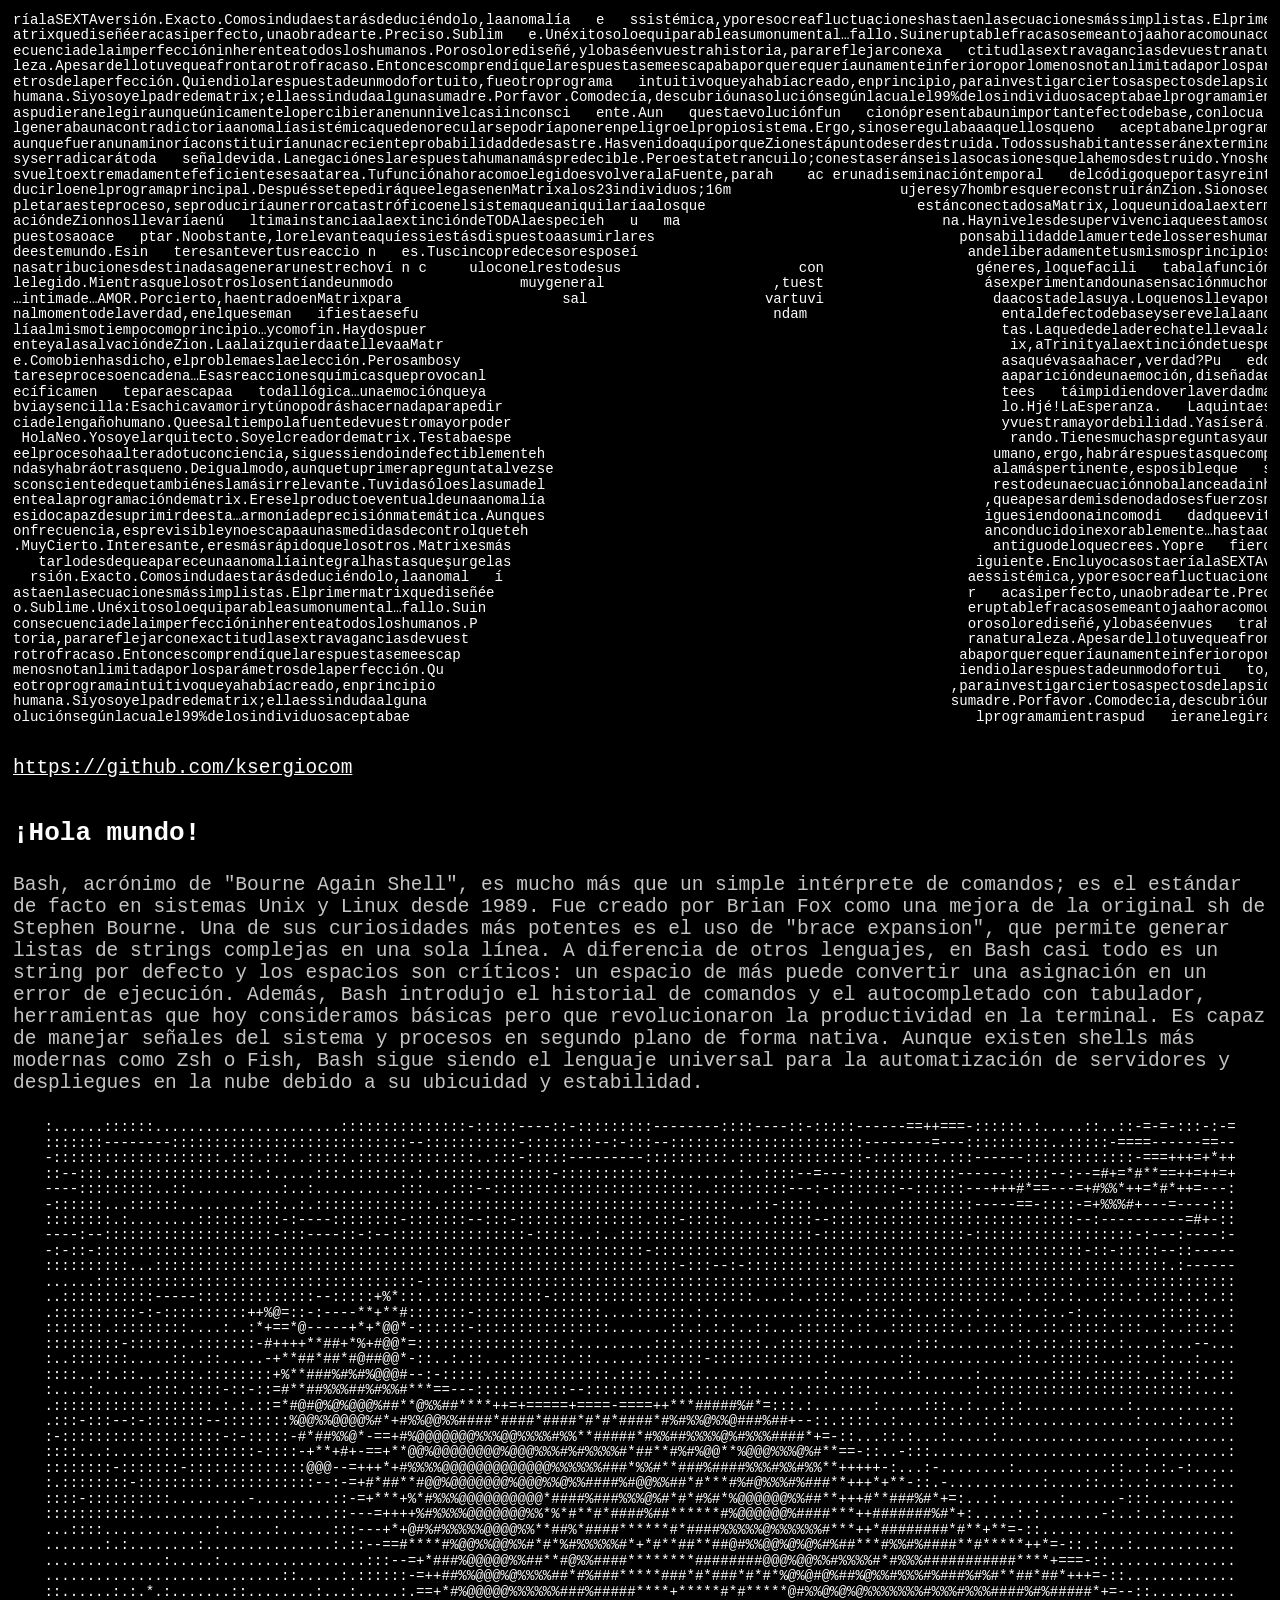
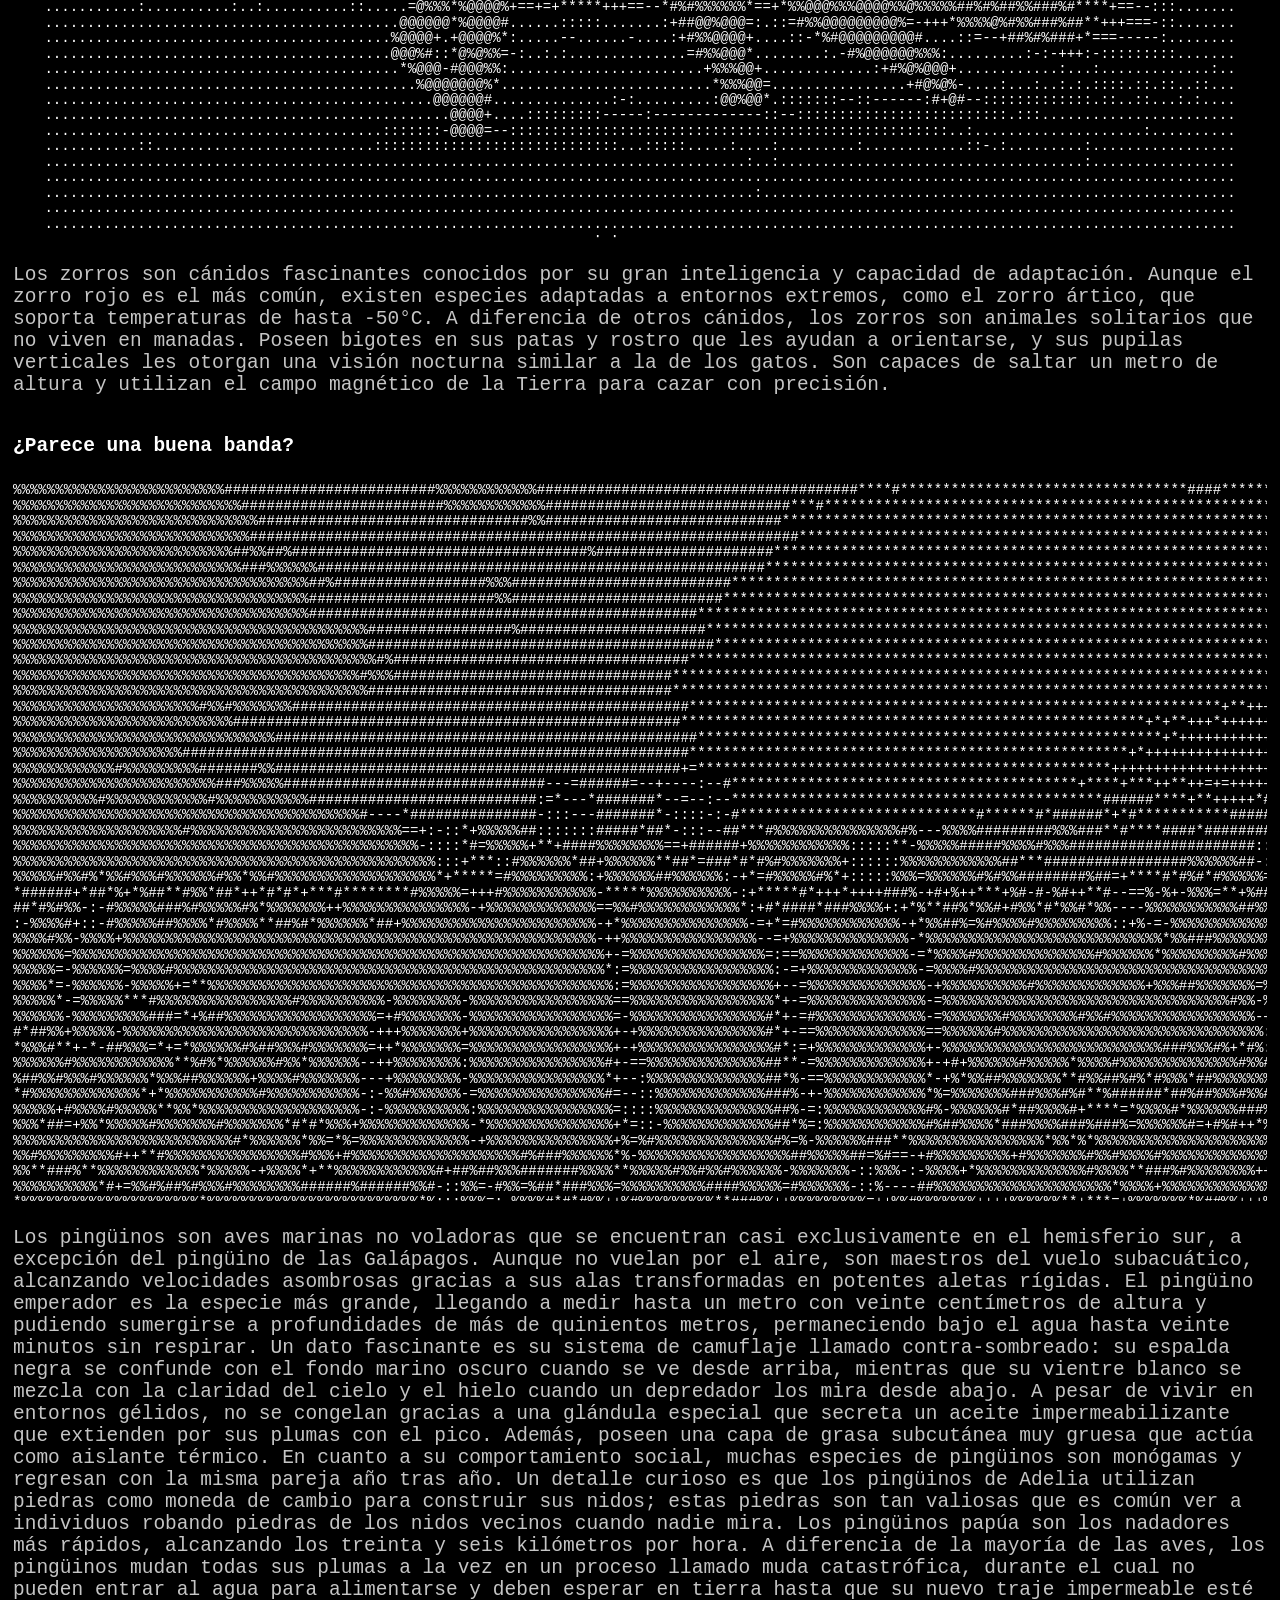
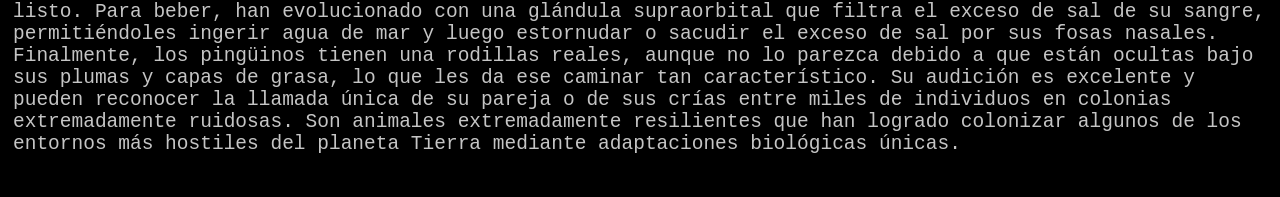
==== commit fc02b254: "huehuehue" ====
--- a/index.html
+++ b/index.html
@@ -1,53 +1,73 @@
 <!doctype html>
 <html lang="es">
-<head>
+  <head>
     <meta charset="UTF-8" />
     <meta name="viewport" content="width=device-width, initial-scale=1.0" />
     <title>ksergio.com</title>
     <style>
-        
-        html, body {
-            margin: 0;
-            padding: 0;
-            height: 100%;
-            background-color: #000; 
-            display: flex;
-            flex-direction: column;
-            gap: 1rem;
-            align-items: center;
-            justify-content: center;
-            overflow: hidden; 
-        }
-
-        a{
-            text-decoration: none;
-            color: white;
-        }
-
-        a:hover{
-            color: red;
-            text-decoration: underline;
-        }
-
-#pp {
-    font-family: monospace;
-    font-size: clamp(0.3rem, 1vw, 3rem); 
-    
-    line-height: 1.1;
-    white-space: pre;
-    margin: 0;
-    color: white;
-
-    max-width: 100vw;
-    overflow: hidden;
-    text-align: center;
-}
+      html,
+      body {
+        margin: 0;
+        padding: 0;
+        height: 100%;
+        background-color: #000;
+        display: flex;
+        flex-direction: column;
+        gap: 2rem;
+      }
+
+      body {
+        margin: 1rem;
+      }
+
+      * {
+        color: white;
+        list-style-position: inside;
+        padding: 0;
+        margin: 0;
+        box-sizing: border-box;
+        font-family: monospace;
+      }
+
+      a {
+        color: white;
+        cursor: pointer;
+        font-size: 1.5rem;
+      }
+
+      a:hover {
+        color: greenyellow;
+        text-decoration: underline;
+      }
+
+      p {
+        color: #c5c5c5;
+        font-size: 1.5rem;
+      }
+
+      #pp, .ascii {
+        font-family: monospace;
+        font-size: clamp(0.3rem, 1.1vw, 5rem);
+
+        line-height: 1.1;
+        white-space: pre;
+        color: white;
+
+        max-width: 100vw;
+        min-height: 51em;
+        overflow: hidden;
+        text-align: center;
+      }
+
+      h1,
+      h2 {
+        margin-top: 1rem;
+      }
     </style>
-</head>
-<body>
-
-<a href="https://github.com/ksergiocom"><pre>https://github.com/ksergiocom</pre></a>
-<pre id="pp">%%@@%%@@%@@%@@@@@@@@@%%@%%%%%@@@@@%%%%%%@%%%%%%%%%%%###%####+##%%%%%%#%%%%%%%%%%#%%%%@%%%@@@@@%%@@%%@@@@@%@%%@%+@@@@@@@@@@@@@%%%%@@@@%%@@%@%@@@@%@@@%@@
+  </head>
+  <body>
+    <pre id="pp" class="ascii">
+%%@@%%@@%@@%@@@@@@@@@%%@%%%%%@@@@@%%%%%%@%%%%%%%%%%%###%####+##%%%%%%#%%%%%%%%%%#%%%%@%%%@@@@@%%@@%%@@@@@%@%%@%+@@@@@@@@@@@@@%%%%@@@@%%@@%@%@@@@%@@@%@@
 @%%@%%@%@@%%@@@@@@@%@%@%@@@@%@#%@%%%%@%%%%%%%%%%%%%%#%%%%%%#%%%%%%+%%%%%%%%%%%%%%%%@%%%%%%%%%%%@@@@%@%@@@@@%%%@@@@@%@@@@%@@@@@@@%%%#%%%@%%%##@%%@@@=@@%
 %%%%@%@%%@%@@@@%@%%@@@@%@@@%@@@%%@%@@%%@%@%%%%+%%%%#%#%%%%%%#%%%%%%%%%#%%%%%%%%%%%%@%@%%%%%%%%%%%%%@%%%%%%%%%#%@%@@@@@@@@@@@@%@@%%%@%%#%#%%%##%%%@@@@%@
 %%%%%%@@@%%%@@@@%@%%%#%@%%@@%@@%%%%%#%%%%%%%%%%%%%%#%%%%%%%%%%%%%%%#%%%%%#%%###%%@%%@%@%%%%%%%%@%%@%%%%%%%%%%%%%#@@@@@@@@%%%@@@@@@@%@@@@%%%%@@%%@@@@%%@
@@ -92,10 +112,140 @@
 @@@@@@@@@@@%@%@@@@%@#@@@%@%%@@@@@%%@%%%@%@@@@@@@@@@                                                             @@@@@@@@%@@@%@@%%%@%%%%%%%%%%%%%%%%%%@%
 @@@@@@@@@@@#@@@@@@#@@@@@@%@@%@@@@@@%%@%%@@@@@@@@@@                                                             .@@@%@@@%@%@@@@@@@@%@%@@%%@%%#%#%%@@@@@@
 @@@#%@@@@@@@@@@%@@@@#@@@@@@@@@%@@%@@@@@@@@@@@@@@#                                                              .@@@@@@@@@@@@@@#@@@@*%%%%%@@@@%@%%@@@@@@
-%@@@@@@@@@@@@@@%@@@@@@@@@@@@@@@@#@@@@@@@@@@@@@@                                                                @@@@%@@@@%@@@@@@@@@@@@@@@%@@%%@%@@@@@@@%</pre>
-
-<script>
-    let org = `%%@@%%@@%@@%@@@@@@@@@%%@%%%%%@@@@@%%%%%%@%%%%%%%%%%%###%####+##%%%%%%#%%%%%%%%%%#%%%%@%%%@@@@@%%@@%%@@@@@%@%%@%+@@@@@@@@@@@@@%%%%@@@@%%@@%@%@@@@%@@@%@@
+%@@@@@@@@@@@@@@%@@@@@@@@@@@@@@@@#@@@@@@@@@@@@@@                                                                @@@@%@@@@%@@@@@@@@@@@@@@@%@@%%@%@@@@@@@%</pre
+    >
+    <a href="https://github.com/ksergiocom">https://github.com/ksergiocom</a>
+    <h1>¡Hola mundo!</h1>
+    <p>
+      Bash, acrónimo de "Bourne Again Shell", es mucho más que un simple intérprete de comandos; es el estándar de facto en sistemas Unix y Linux desde 1989. Fue creado por Brian Fox como una mejora de la original sh de Stephen Bourne. Una de sus curiosidades más potentes es el uso de "brace expansion", que permite generar listas de strings complejas en una sola línea. A diferencia de otros lenguajes, en Bash casi todo es un string por defecto y los espacios son críticos: un espacio de más puede convertir una asignación en un error de ejecución. Además, Bash introdujo el historial de comandos y el autocompletado con tabulador, herramientas que hoy consideramos básicas pero que revolucionaron la productividad en la terminal. Es capaz de manejar señales del sistema y procesos en segundo plano de forma nativa. Aunque existen shells más modernas como Zsh o Fish, Bash sigue siendo el lenguaje universal para la automatización de servidores y despliegues en la nube debido a su ubicuidad y estabilidad.
+    </p>
+    <pre class="ascii">
+:......::::::......................:::::::::::::::-:::::----::-:::::::::--------::::----::-:::::------==++===-::::::.:.....::..::-=-=-:::-:-=
+:::::::--------::::::::::::::::::::::::::::--:::::::::::-::::::::--:-:::--:::::::::::::::::::::::--------=---::::::::::..:::::-====------==--
+-::::::::::::::::::::.:::.:::..:::::.::::::::::::::..:::-:::::---------::::::::::.:::::::::::::::-::::::::.:::------:::::::::::::-===+++=+*++
+::--:::.:::::::::::::::::.:.....:::.:::::::.:.::::::::::::::-:::::::::::::........:..::::--=---:::::::::::::------:::::--:--=#+=*#**==++=++=+
+----:::::::::..::...........:..:..........:::...:::--::::::::::::::::::::::::..:::::::::---:-::::::::--::::::---+++#*==---=+#%%*++=*#*++=---:
+-::::::...::::::.........:::..:.::::::::::::::.::::::::::::::::::::::::::::::::::...::-::::....:.....:::::::::-----==-::::-=+%%%#+---=----:::
+::::::::.:........::::::::::-:----::::::::-:::::::--:::-:::::::::::::::.:::-:::::.....:::::--:::::::::::::::::::::::::::::--:----------=#+-::
+----:--::::::::::::::::::::-:::----::-:--::::::::::::::::-:::::..:..:::::::::::::::::::::::-:::::::::::::::::-:::::::::::::::::::-:---:----:-
+-:-::-:::::::::::::::::::::::::::::::::::::::::::::::::::::::::::::::::-:::::::::::::::::::::::::::::::::::::::::::::::::::-::-:::::--::-----
+::::::::::...::::::::::::::::::::::::::::::::::::::::::::::::::::::::::::::-:::--:-::::::::::::::::::::::::::::::::::::::::::::::::::.:------
+......::::::::::::::::::::::::::::::::::::::-:::::::::::::::::::::::::::::::::::::::::::::::::::::::::::::::::::::::::::::.::::..::::::::::::
+..:::::::::::-----::::::::::::::--:::::+%*:::.:::::::::::::-::::::::::::::::::::::::....:..::::..:::::::::::::::::..:.::.:...:::.:.:::.:.:.::
+.::::::::::-:-::::::::::++%@=::-:----**+**#:::::::-:::::::::::::::....::::::.:.:...........:::...::::.:...::..:....:..:..-:..:......:::::...:
+:::::::.:::::::::....:..:*+==*@-----+*+*@@*-::::::-::::::::::::::::.......::.:.:.:..::...::::::.::..::::::::.:.::.::..::.:::::.:::..:..::::.:
+:::::::::-::::::..:::::::-#++++**##+*%+#@@*=:::::::::::::::::.:.........:::.:::::::::..::::::::........:::.........::.::.:::::.:....:...--...
+:..:::::::.....::..::.....-+**##*##*#@##@@*-::..:.::...:::::::.::......:::::::-::::::::::::.::.......::............::..::::::...::..:...:....
+::::..::.::...::::.::::::::+%**###%#%#%@@@#--:-:::::.::::::::::::::.::::.:.:::..............:.........::......:........::::.::::::..::.::..::
+:....:......::::.::::-::-::=#**##%%%##%#%%#***==---:::::::::::--::::::::::::.::::.::....:.:::.::::............:.::::::::::::::::::::::::.....
+.:::::::::::::::::::.:.:.::=*#@#@%@%@@@%##**@%%##****++=+=====+====-====++***#####%#*=:::.:.......:.....:::..:...:.:............:............
+.:::-:::--:-:::::::--::::::::%@@%%@@@@%#*+#%%@@%%####*####*####*#*#*####*#%#%%@%%@###%##+--::.::::..:....::.:..:.::..............:....:....::
+:-:::::::::::::::::::-:-:::::-#*##%%@*-==+#%@@@@@@@%%%@@%%%%#%%**#####*#%%##%%%%@%#%%%####*+=-::...::.:...:.....:............................
+::::...:....:::.:::::::::-::::-+**+#+-==+**@@%@@@@@@@@%@@@%%%#%#%%%%#*##**#%#%@@**%@@@%%%@%#**==-::..-:::.........................:.........:
+::::::::-:::::::-::::::::::::::@@@--=+++*+#%%%%@@@@@@@@@@@@@%%%%%%###*%%#**###%####%%%#%%#%%**+++++-:...:-........:...........::..:.:.-:.....
+:.::::::::-:::::::::.:::::::::::--:-=+#*##**#@@%@@@@@@@%@@@%%@%%####%#@@%%##*#***#%#@%%%#%###**+++*+**-::.-...........:....::..:..:.......:..
+::::-::::::::::.........-.........::-=+***+%*#%%%@@@@@@@@@@*####%###%%%@%#*#*#%#*%@@@@@@%%##**+++#**###%#*+=:...:.......:......-:::..........
+:::::::::::...........:.....::....::---=++++%#%%%%@@@@@@@%%*%*#**#*####%##******#%@@@@@@%####***++#######%#*+:.....:.:.......-:..:..:........
+...::::.............:......:......:::---+*+@#%#%%%%%@@@@%%**##%*####******#*####%%%%%@%%%%%%#***++*########*#**+**=-::.......................
+.......:.:........:...............:.::--==#****#%@@%%@@%%#*#*%#%%%%%#*+*#**##**##@#%%@@%@%@%#%##***#%%#%####**#*****++*=-::.:...:............
+..............:.....:.................:::--=+*###%@@@@@%%##**#@%%####********########@@@%@@%%#%%%%#*#%%%###########****+===-::...............
+............................::.....:.::::::-=++##%%@@@%@%%%%##*#%###*****###*#*###*#*#*%@%@#@%##%@%%#%%%#%###%#%#**##*##*+++=-::.............
+::......:.:.*.:.......::........:...:.....:.==+*#%@@@@@%%%%%%###%#####****+*****#*#*****@#%%@%@%@%%%%%%%#%%%#%%%####%#%#####*+=--::..........
+...........:..........:..:..........::.....=@%%%*%@@@@%+==+=+*****+++==--*#%#%%%%%%*==+*%%@@@%%%@@@@%%@%%%%%##%#%##%%###%#****+==--:::.......
+..........................................@@@@@@*%@@@@#......:::::.......:+##@@%@@@=:.::=#%%@@@@@@@@@%=-+++*%%%%@%#%%###%##**+++===-::.......
+.........................................%@@@@+.+@@@@%*:.....--......-....:+#%%@@@@+....::-*%#@@@@@@@@@#....::=--+##%#%###+*===-----:........
+.........................................@@@%#::*@%@%%=-:..:.:..............=#%%@@@*........:.-#%@@@@@@%%%:.........:-:-+++:-:::::::::.......
+..........................................*%@@@-#@@@%%:.......................+%%%@@+.............:+#%@%@@@+............:...:.............:..
+............................................%@@@@@@@%*.........................*%%%@@=................+#@%@%-....:...:..:.:.::::.::.::..::...
+..............................................@@@@@@#..............:-:.........:@@%@@*.:::::::--::------:#+@#--:::::::::::::.::..::...:.:....
+................................................@@@@+....:::::::::-----:-------------::--:::::::::::::::::::::::::.:::.......................
+........................................:::::::-@@@@=--::::::::::::::::::::::::::::::::::::::::::::::::::::..:....................:..........
+...........::..........................:::::::::::::::::::::::::::::...:::::.....:....:.........:............::-.:.........:.................
+...................................................................................:..:....................................:.................
+.............................................................................................................................................
+....................................................................................:........................................................
+.............................................................................................................................................
+.............................................................................................................................................
+.................................................................:.:.........................................................................
+.............................................................................................................................................
+.............................................................................................................................................
+.............................................................................................................................................
+................:............................................................................................................................
+</pre
+    >
+    <p>
+      Los zorros son cánidos fascinantes conocidos por su gran inteligencia y capacidad de adaptación. Aunque el zorro rojo es el más común, existen especies adaptadas a entornos extremos, como el zorro ártico, que soporta temperaturas de hasta -50°C. A diferencia de otros cánidos, los zorros son animales solitarios que no viven en manadas. Poseen bigotes en sus patas y rostro que les ayudan a orientarse, y sus pupilas verticales les otorgan una visión nocturna similar a la de los gatos. Son capaces de saltar un metro de altura y utilizan el campo magnético de la Tierra para cazar con precisión.
+    </p>
+    <h2>¿Parece una buena banda?</h2>
+    <pre class="ascii">
+%%%%%%%%%%%%%%%%%%%%%%%%%#########################%%%%%%%%%%%%######################################****#**********************************####******
+%%%%%%%%%%%%%%%%%%%%%%%%%%%########################%%%%%%%%%%%%#############################***#*****************************************************
+%%%%%%%%%%%%%%%%%%%%%%%%%%%%%################################%%############################**********************************************************
+%%%%%%%%%%%%%%%%%%%%%%%%%%%%#################################################################********************************************************
+%%%%%%%%%%%%%%%%%%%%%%%%%%##%%##%###################################%#####################***********************************************************
+%%%%%%%%%%%%%%%%%%%%%%%%%%%###%%%%%%#####################################################************************************************************
+%%%%%%%%%%%%%%%%%%%%%%%%%%%%%%%%%%%##%##################%%%##########################****************************************************************
+%%%%%%%%%%%%%%%%%%%%%%%%%%%%%%%%%%%######################%%#########################*****************************************************************
+%%%%%%%%%%%%%%%%%%%%%%%%%%%%%%%%%%%##############################################********************************************************************
+%%%%%%%%%%%%%%%%%%%%%%%%%%%%%%%%%%%%%%%%%%#################%######################*******************************************************************
+%%%%%%%%%%%%%%%%%%%%%%%%%%%%%%%%%%%%%%%%%%#########################################******************************************************************
+%%%%%%%%%%%%%%%%%%%%%%%%%%%%%%%%%%%%%%%%%%%#%###################################*********************************************************************
+%%%%%%%%%%%%%%%%%%%%%%%%%%%%%%%%%%%%%%%%%#%%%#################################***********************************************************************
+%%%%%%%%%%%%%%%%%%%%%%%%%%%%%%%%%%%%%%%%%%####################################***********************************************************************
+%%%%%%%%%%%%%%%%%%%%%%#%%#%%%%%%%###############################################***************************************************************+**+++
+%%%%%%%%%%%%%%%%%%%%%%%%%%#####################################################*******************************************************+*+**+++*++++++
+%%%%%%%%%%%%%%%%%%%%%%%%%%%%%%%##################################################*******************************************************+*+++++++++++
+%%%%%%%%%%%%%%%%%%%%############################################################****************************************************+*+++++++++++++++
+%%%%%%%%%%%%#%%%%%%%%%#######%%################################################+=*************************************************+++++++++++++++++++
+%%%%%%%%%%%%%%%%%%%%%%%%###%%%%%###############################---=######=--+----:--#*****************************************+****+***++**++=+=+++++
+%%%%%%%%%%#%%%%%%%%%%%%#%%%%%%%%%%%###########################:=*---*#######*--=--:--********************************************######****+**+++++*#
+%%%%%%%%%%%%%%%%%%%%%%%%%%%%%%%%%%%%%%%%%#----*###############-:::---#######*-::::-:-#****************************#******#*######*+*#***********#####
+%%%%%%%%%%%%%%%%%%%%#%%%%%%%%%%%%%%%%%%%%%%%%%==+:-::*+%%%%%##:::::::#####*##*-:::--##***#%%%%%%%%%%%%%%%#%---%%%%#########%%%###**#****####*########
+%%%%%%%%%%%%%%%%%%%%%%%%%%%%%%%%%%%%%%%%%%%%%%%%-::::*#=%%%%%+**+####%%%%%%%%==+######+%%%%%%%%%%%%:::::**-%%%%%#####%%%%#%%%######################::
+%%%%%%%%%%%%%%%%%%%%%%%%%%%%%%%%%%%%%%%%%%%%%%%%%%:::+***::#%%%%%%*##+%%%%%%**##*=###*#*#%#%%%%%%%+::::::%%%%%%%%%%%%##***#################%%%%%%##-:
+%%%%%#%%#%*%%#%%%#%%%%%%#%%*%%#%%%%%%%%%%%%%%%%%%%*+*****=#%%%%%%%%%:+%%%%%%##%%%%%%:-+*=#%%%%%#%*+:::::%%%=%%%%%%#%#%%########%##=+****#*#%#*#%%%%%=
+*######+*##*%+*%##**#%%*##*++*#*#*+***#********#%%%%%=+++#%%%%%%%%%%%-*****%%%%%%%%%%-:+*****#*+++*++++###%-+#+%++***+%#-#-%#++**#--==%-%+-%%%=**+%##
+##*#%#%%-:-#%%%%%###%#%%%%%#%*%%%%%%%++%%%%%%%%%%%%%%%-+%%%%%%%%%%%%%==%%#%%%%%%%%%%%%*:+#*####*###%%%%+:+*%**##%*%%#+#%%*#*%%#*%%----%%%%%%%%%%%##%%
+:-%%%%#+::-#%%%%%##%%%%*#%%%%**##%#*%%%%%%*##+%%%%%%%%%%%%%%%%%%%%%%%-+*%%%%%%%%%%%%%%%-=+*=#%%%%%%%%%%%%-+*%%##%=%#%%%%#%%%%%%%%%::+%-=-%%%%%%%%%%%%
+%%%%#%%-%%%%+%%%%%%%%%%%%%%%%%%%%%%%%%%%%%%%%%%%%%%%%%%%%%%%%%%%%%%%%-++%%%%%%%%%%%%%%%%--=+%%%%%%%%%%%%%%-*%%%%%%%%%%%%%%%%%%%%%%%%%%%%*%%###%%%%%%%
+%%%%%%=%%%%%%%%%%%%%%%%%%%%%%%%%%%%%%%%%%%%%%%%%%%%%%%%%%%%%%%%%%%%%%%+-=%%%%%%%%%%%%%%%%=:==%%%%%%%%%%%%%-=*%%%%#%%%%%%%%%%%%%%#%%%%%%*%%%%%%%%%#%%%
+%%%%%=-%%%%%%=%%%%#%%%%%%%%%%%%%%%%%%%%%%%%%%%%%%%%%%%%%%%%%%%%%%%%%%%*:=%%%%%%%%%%%%%%%%%:-=+%%%%%%%%%%%%%-=%%%%#%%%%%%%%%%%%%%%%%%%%%%%%%%%%%%%%%%%
+%%%%*=-%%%%%%-%%%%%+=**%%%%%%%%%%%%%%%%%%%%%%%%%%%%%%%%%%%%%%%%%%%%%%%%:=%%%%%%%%%%%%%%%%%+--=%%%%%%%%%%%%%%-+%%%%%%%%%%#%%%%%%%%%%%%%+%%%##%%%%%%%=%
+%%%%%*-=%%%%%***#%%%%%%%%%%%%%%%%#%%%%%%%%%%-%%%%%%%%-%%%%%%%%%%%%%%%%%==%%%%%%%%%%%%%%%%%*+-=%%%%%%%%%%%%%%-=%%%%%%%%%%%%%%%%%%%%%%%%%%%%%%%%%%#%%-%
+%%%%%%-%%%%%%%%%###=*+%##%%%%%%%%%%%%%%%%%%=+#%%%%%%%-%%%%%%%%%%%%%%%%%=-%%%%%%%%%%%%%%%%#*+-=#%%%%%%%%%%%%%-=%%%%%%%#%%%%%%%%#%%#%%%%%%%%%%%%%%%%%-+
+#*##%%+%%%%%-%%%%%%%%%%%%%%%%%%%%%%%%%%%%%-+++%%%%%%%+%%%%%%%%%%%%%%%%%+-+%%%%%%%%%%%%%%%#*+-==%%%%%%%%%%%%%==%%%%%%#%%%%%%%%%%%%%%%%%%%%%%%%%%%%%%%:
+*%%%#**+-*-##%%%=*+=*%%%%%%#%##%%%#%%%%%%%=++*%%%%%%%=%%%%%%%%%%%%%%%%%+-+%%%%%%%%%%%%%%%%#*:=+%%%%%%%%%%%%%+-%%%%%%%%%%%%%%%%%%%%%%%%%%###%%%#%+*#%:
+%%%%%%#%%%%%%%%%%%%**%#%*%%%%%%#%%*%%%%%%--++%%%%%%%%:%%%%%%%%%%%%%%%%#+-==%%%%%%%%%%%%%%##**-=%%%%%%%%%%%%%+-+#+%%%%%%#%%%%%*%%%%#%%%%%%%%%%%%%%#%%#
+%##%%#%%%#%%%%%%*%%%##%%%%%%+%%%%#%%%%%%%---+%%%%%%%%-%%%%%%%%%%%%%%%%*+--:%%%%%%%%%%%%%%##*%-==%%%%%%%%%%%%*-+%*%%##%%%%%%%**#%%##%#%*#%%%*##%%%%%%%
+*#%%%%%%%%%%%%%*+*%%%%%%%%%%%#%%%%%%%%%%%-:-%%#%%%%%%-=%%%%%%%%%%%%%%%#=--::%%%%%%%%%%%%%###%-+-%%%%%%%%%%%%*%=%%%%%%%###%%%#%#**%######*##%##%%%#%%#
+%%%%%+#%%%%#%%%%%**%%*%%%%%%%%%%%%%%%%%%%-:-%%%%%%%%%%:%%%%%%%%%%%%%%%%=::::%%%%%%%%%%%%%%##%-=:%%%%%%%%%%%%#%-%%%%%%#*##%%%%#+****=*%%%%#*%%%%%%###%
+%%%*##=+%%*%%%%%#%%%%%%%#%%%%%%%*#*#*%%%+%%%%%%%%%%%%%-*%%%%%%%%%%%%%%%+*=::-%%%%%%%%%%%%%##*%=:%%%%%%%%%%%%#%##%%%%*###%%%%###%###%=%%%%%%#=+#%#++*%
+%%%%%%%%%%%%%%%%%%%%%%%%%%#*%%%%%%*%%=*%=%%%%%%%%%%%%%-+%%%%%%%%%%%%%%%+%=%#%%%%%%%%%%%%%%#%=%-%%%%%%###**%%%%%%%%%%%%%%%%*%%*%*%%%%%%%%%%%%%%%%%%%%%
+%%#%%%%%%%%%#++**#%%%%%%%%%%%%%%%%#%%%+#%%%%%%%%%%%%%%%%%%%%#%###%%%%%%*%-%%%%%%%%%%%%%%%%%%##%%%%%##=%#==-+#%%%%%%%%%+#%%%%%%%#%%#%%%%#%%%%%%%%%%%%%
+%%**###%**%%%%%%%%%%%%*%%%%%-+%%%%*+**%%%%%%%%%%%%#+##%##%%%#######%%%%**%%%%%#%%#%%#%%%%%%-%%%%%%%-::%%%-:-%%%%+*%%%%%%%%%%%%%#%%%%**###%#%%%%%%%%++
+%%%%%%%%%%*#+=%%#%##%#%%%#%%%%%%%%######%######%%#-::%%=-#%%=%##*###%%%=%%%%%%%%%%####%%%%%=#%%%%%%-::%----##%%%%%%%%%%%%%%%%%%%%%*%%%%+%%%%%%%%%%%%%
+*%%%%%%%%%%%%%%%%%%%%%*%%%%%%%%%%%%%%%%%%%%%%%%%*%:::%%%=:-%%%%#*#*#%%++%#%%%%%%%%%**###%%++%%%%%%%%%=++%%#%%%%%%%++++%%%%%%**+***=+%%%%%%%*%##%%+++%
+%%%%%%%%%%%%#%%%%%%%%%%#########%%######*#*#**#*-:-:%+#%-%%%%%%#-:+#%%-=+%%%%%%%%%%%-:-#%#=+=%%%#%%%%=*%%%%%#%%%%%%%%%%%#%%%%%%%%%%##%%%%%%%%%%##%%#%
+#%%%%%%%%%%%%%%%%%%%%%%%%%%%%%%%%%%%%%%%%%%%%%%%%%%%%%%%%%%%%%%%-----%*--#%%%%%%%%+*::::-*:--%%%%%%%%%%%%%%%%%%%%%%%%#%%%%%%%%%%%#==#%**%%%%%%%%%%%%#
+%%%*%%%%%%%%%%%%%%%%%%%%%%#%%%%%%%%%%#%%%%%%%%%%%%%%%%%%%%%%#+--=:--%%%%%%%%%%%%##%+=#*--#%%++%%%%%%%%%%%%#=+%%%%%%%%%%%%%%%%%%%%%%%%%+=**##%%%%%%#*%
+%%%%%%+=%%%%%%%%%#%%%%%%%%%%=**+*###%%%%##%%%*=%###*#####*=*%*##%%%%%#*####%%%%%#**+%%%%%%%%%%##%%%%%%%%%%%%%%%%%%%%%%%#%%%%%%%%%%%%#*#***==#%%%%%%%%
+=*#%%%%%%%%%%%%%%%%%%##%=#%%%%%+%%#==%%%=#%%%%%%%%%#%%%%%%%%%%%%%%%%%%%%%%%%%%%%%#%%%%*+*+*%%+%%%%%%#*%%%%%%%%%%%%%%%%%%%%%%%%%*++%%*%%%%%%%%%%%%%%%%
+%%%%#=+=#%%*+=*+%%%%%%++#####%%%%%%%%%%%%%%%%%%%%%%%%%%%%%%%%%%%%%%%%%%%%%%%%%%%%%%%%%%%%%%%%%%%%%%%%%%%%%%%%%%##%%%%%%%%%%%%%%%%%*##%*++%%%%%%%%%%%%
+*+*##%%%%%%%%%%%%%%%%%%%%%%%%%%%%%%%%%#*%*#%%%%%%#%%*%%%%%%%%%%%%%%%%%%%%%==###%%%%%%%%%%%%%%%%%%%%%%%%%%%%%%%%%%%%%%%%%###%*%%%###+*+**++*%%%%%%%%%%</pre
+    >
+    <p>
+Los pingüinos son aves marinas no voladoras que se encuentran casi exclusivamente en el hemisferio sur, a excepción del pingüino de las Galápagos. Aunque no vuelan por el aire, son maestros del vuelo subacuático, alcanzando velocidades asombrosas gracias a sus alas transformadas en potentes aletas rígidas. El pingüino emperador es la especie más grande, llegando a medir hasta un metro con veinte centímetros de altura y pudiendo sumergirse a profundidades de más de quinientos metros, permaneciendo bajo el agua hasta veinte minutos sin respirar.
+
+Un dato fascinante es su sistema de camuflaje llamado contra-sombreado: su espalda negra se confunde con el fondo marino oscuro cuando se ve desde arriba, mientras que su vientre blanco se mezcla con la claridad del cielo y el hielo cuando un depredador los mira desde abajo. A pesar de vivir en entornos gélidos, no se congelan gracias a una glándula especial que secreta un aceite impermeabilizante que extienden por sus plumas con el pico. Además, poseen una capa de grasa subcutánea muy gruesa que actúa como aislante térmico.
+
+En cuanto a su comportamiento social, muchas especies de pingüinos son monógamas y regresan con la misma pareja año tras año. Un detalle curioso es que los pingüinos de Adelia utilizan piedras como moneda de cambio para construir sus nidos; estas piedras son tan valiosas que es común ver a individuos robando piedras de los nidos vecinos cuando nadie mira. Los pingüinos papúa son los nadadores más rápidos, alcanzando los treinta y seis kilómetros por hora.
+
+A diferencia de la mayoría de las aves, los pingüinos mudan todas sus plumas a la vez en un proceso llamado muda catastrófica, durante el cual no pueden entrar al agua para alimentarse y deben esperar en tierra hasta que su nuevo traje impermeable esté listo. Para beber, han evolucionado con una glándula supraorbital que filtra el exceso de sal de su sangre, permitiéndoles ingerir agua de mar y luego estornudar o sacudir el exceso de sal por sus fosas nasales.
+
+Finalmente, los pingüinos tienen una rodillas reales, aunque no lo parezca debido a que están ocultas bajo sus plumas y capas de grasa, lo que les da ese caminar tan característico. Su audición es excelente y pueden reconocer la llamada única de su pareja o de sus crías entre miles de individuos en colonias extremadamente ruidosas. Son animales extremadamente resilientes que han logrado colonizar algunos de los entornos más hostiles del planeta Tierra mediante adaptaciones biológicas únicas.
+    </p>
+    <script>
+      let org = `%%@@%%@@%@@%@@@@@@@@@%%@%%%%%@@@@@%%%%%%@%%%%%%%%%%%###%####+##%%%%%%#%%%%%%%%%%#%%%%@%%%@@@@@%%@@%%@@@@@%@%%@%+@@@@@@@@@@@@@%%%%@@@@%%@@%@%@@@@%@@@%@@
 @%%@%%@%@@%%@@@@@@@%@%@%@@@@%@#%@%%%%@%%%%%%%%%%%%%%#%%%%%%#%%%%%%+%%%%%%%%%%%%%%%%@%%%%%%%%%%%@@@@%@%@@@@@%%%@@@@@%@@@@%@@@@@@@%%%#%%%@%%%##@%%@@@=@@%
 %%%%@%@%%@%@@@@%@%%@@@@%@@@%@@@%%@%@@%%@%@%%%%+%%%%#%#%%%%%%#%%%%%%%%%#%%%%%%%%%%%%@%@%%%%%%%%%%%%%@%%%%%%%%%#%@%@@@@@@@@@@@@%@@%%%@%%#%#%%%##%%%@@@@%@
 %%%%%%@@@%%%@@@@%@%%%#%@%%@@%@@%%%%%#%%%%%%%%%%%%%%#%%%%%%%%%%%%%%%#%%%%%#%%###%%@%%@%@%%%%%%%%@%%@%%%%%%%%%%%%%#@@@@@@@@%%%@@@@@@@%@@@@%%%%@@%%@@@@%%@
@@ -140,37 +290,41 @@
 @@@@@@@@@@@%@%@@@@%@#@@@%@%%@@@@@%%@%%%@%@@@@@@@@@@                                                             @@@@@@@@%@@@%@@%%%@%%%%%%%%%%%%%%%%%%@%
 @@@@@@@@@@@#@@@@@@#@@@@@@%@@%@@@@@@%%@%%@@@@@@@@@@                                                             .@@@%@@@%@%@@@@@@@@%@%@@%%@%%#%#%%@@@@@@
 @@@#%@@@@@@@@@@%@@@@#@@@@@@@@@%@@%@@@@@@@@@@@@@@#                                                              .@@@@@@@@@@@@@@#@@@@*%%%%%@@@@%@%%@@@@@@
-%@@@@@@@@@@@@@@%@@@@@@@@@@@@@@@@#@@@@@@@@@@@@@@                                                                @@@@%@@@@%@@@@@@@@@@@@@@@%@@%%@%@@@@@@@%`
-
-    const pp = document.getElementById('pp');
-    let i = 0;
-
-    setInterval(() => {
-        let jaja = "HolaNeo.Yosoyelarquitecto.Soyelcreadordematrix.Testabaesperando.Tienesmuchaspreguntasyaunqueelprocesohaalteradotuconciencia,siguessiendoindefectiblementehumano,ergo,habrárespuestasquecomprendasyhabráotrasqueno.Deigualmodo,aunquetuprimerapreguntatalvezsealamáspertinente,esposiblequeseasconscientedequetambiéneslamásirrelevante.Tuvidasóloeslasumadelrestodeunaecuaciónnobalanceadainherentealaprogramacióndematrix.Ereselproductoeventualdeunaanomalía,queapesardemisdenodadosesfuerzosnohesidocapazdesuprimirdeesta…armoníadeprecisiónmatemática.Aunquesiguesiendoonaincomodidadqueevitoconfrecuencia,esprevisibleynoescapaaunasmedidasdecontrolquetehanconducidoinexorablemente…hastaaquí.MuyCierto.Interesante,eresmásrápidoquelosotros.Matrixesmásantiguodeloquecrees.Yoprefierodatarlodesdequeapareceunaanomalíaintegralhastasqueşurgelasiguiente.EncluyocasostaeríalaSEXTAversión.Exacto.Comosindudaestarásdeduciéndolo,laanomalíaessistémica,yporesocreafluctuacioneshastaenlasecuacionesmássimplistas.Elprimermatrixquediseñéeracasiperfecto,unaobradearte.Preciso.Sublime.Unéxitosoloequiparableasumonumental…fallo.Suineruptablefracasosemeantojaahoracomounaconsecuenciadelaimperfeccióninherenteatodosloshumanos.Porosolorediseñé,ylobaséenvuestrahistoria,parareflejarconexactitudlasextravaganciasdevuestranaturaleza.Apesardellotuvequeafrontarotrofracaso.Entoncescomprendíquelarespuestasemeescapabaporquerequeríaunamenteinferioroporlomenosnotanlimitadaporlosparámetrosdelaperfección.Quiendiolarespuestadeunmodofortuito,fueotroprogramaintuitivoqueyahabíacreado,enprincipio,parainvestigarciertosaspectosdelapsiquehumana.Siyosoyelpadredematrix;ellaessindudaalgunasumadre.Porfavor.Comodecía,descubrióunasoluciónsegúnlacualel99%delosindividuosaceptabaelprogramamientraspudieranelegiraunqueúnicamentelopercibieranenunnivelcasiinconsciente.Aunquestaevoluciónfuncionópresentabaunimportantefectodebase,conlocualgenerabaunacontradictoriaanomalíasistémicaquedenorecularsepodríaponerenpeligroelpropiosistema.Ergo,sinoseregulabaaaquellosquenoaceptabanelprograma,aunquefueranunaminoríaconstituiríanunacrecienteprobabilidaddedesastre.HasvenidoaquíporqueZionestápuntodeserdestruida.Todossushabitantesseránexterminadosyserradicarátodaseñaldevida.Lanegacióneslarespuestahumanamáspredecible.Peroestatetrancuilo;conestaseránseislasocasionesquelahemosdestruido.Ynoshemosvueltoextremadamentefeficientesesaatarea.TufunciónahoracomoelegidoesvolveralaFuente,parahacerunadiseminacióntemporaldelcódigoqueportasyreintroducirloenelprogramaprincipal.DespuéssetepediráqueelegasenenMatrixalos23individuos;16mujeresy7hombresquereconstruiránZion.Sionosecompletaraesteproceso,seproduciríaunerrorcatastróficoenelsistemaqueaniquilaríaalosqueestánconectadosaMatrix,loqueunidoalaexterminacióndeZionnosllevaríaenúltimainstanciaalaextincióndeTODAlaespeciehumana.Haynivelesdesupervivenciaqueestamosdispuestosaoaceptar.Noobstante,lorelevanteaquíessiestásdispuestoaasumirlaresponsabilidaddelamuertedelossereshumanosdeestemundo.Esinteresantevertusreacciones.Tuscincopredecesoresposeíandeliberadamentetusmismosprincipios,unasatribucionesdestinadasagenerarunestrechovínculoconelrestodesuscongéneres,loquefacilitabalafuncióndelelegido.Mientrasquelosotroslosentíandeunmodomuygeneral,tuestásexperimentandounasensaciónmuchomás…intimade…AMOR.Porcierto,haentradoenMatrixparasalvartuvidaacostadelasuya.Loquenosllevaporfinalmomentodelaverdad,enelquesemanifiestaesefundamentaldefectodebaseyserevelalaanomalíaalmismotiempocomoprincipio…ycomofin.Haydospuertas.LaquededeladerechatellevaalaFuenteyalasalvacióndeZion.LaalaizquierdaatellevaaMatrix,aTrinityalaextincióndetuespecie.Comobienhasdicho,elproblemaeslaelección.Perosambosyasaquévasaahacer,verdad?Puedonotareseprocesoencadena…Esasreaccionesquímicasqueprovocanlaaparicióndeunaemoción,diseñadaespecíficamenteparaescapaatodallógica…unaemociónqueyateestáimpidiendoverlaverdadmásobviaysencilla:Esachicavamorirytúnopodráshacernadaparapedirlo.Hjé!LaEsperanza.Laquintaesenciadelengañohumano.Queesaltiempolafuentedevuestromayorpoderyvuestramayordebilidad.Yasíserá.   ";
-
-        pp.innerText = pp.innerText.split('').map(c => {
-            if(c !== ' ' && c !== '\n') {
-                const newChar = jaja[i % jaja.length];
-                i++;
-                return newChar;
+%@@@@@@@@@@@@@@%@@@@@@@@@@@@@@@@#@@@@@@@@@@@@@@                                                                @@@@%@@@@%@@@@@@@@@@@@@@@%@@%%@%@@@@@@@%`;
+
+      const pp = document.getElementById("pp");
+      let i = 0;
+
+      setInterval(() => {
+        let jaja =
+          "HolaNeo.Yosoyelarquitecto.Soyelcreadordematrix.Testabaesperando.Tienesmuchaspreguntasyaunqueelprocesohaalteradotuconciencia,siguessiendoindefectiblementehumano,ergo,habrárespuestasquecomprendasyhabráotrasqueno.Deigualmodo,aunquetuprimerapreguntatalvezsealamáspertinente,esposiblequeseasconscientedequetambiéneslamásirrelevante.Tuvidasóloeslasumadelrestodeunaecuaciónnobalanceadainherentealaprogramacióndematrix.Ereselproductoeventualdeunaanomalía,queapesardemisdenodadosesfuerzosnohesidocapazdesuprimirdeesta…armoníadeprecisiónmatemática.Aunquesiguesiendoonaincomodidadqueevitoconfrecuencia,esprevisibleynoescapaaunasmedidasdecontrolquetehanconducidoinexorablemente…hastaaquí.MuyCierto.Interesante,eresmásrápidoquelosotros.Matrixesmásantiguodeloquecrees.Yoprefierodatarlodesdequeapareceunaanomalíaintegralhastasqueşurgelasiguiente.EncluyocasostaeríalaSEXTAversión.Exacto.Comosindudaestarásdeduciéndolo,laanomalíaessistémica,yporesocreafluctuacioneshastaenlasecuacionesmássimplistas.Elprimermatrixquediseñéeracasiperfecto,unaobradearte.Preciso.Sublime.Unéxitosoloequiparableasumonumental…fallo.Suineruptablefracasosemeantojaahoracomounaconsecuenciadelaimperfeccióninherenteatodosloshumanos.Porosolorediseñé,ylobaséenvuestrahistoria,parareflejarconexactitudlasextravaganciasdevuestranaturaleza.Apesardellotuvequeafrontarotrofracaso.Entoncescomprendíquelarespuestasemeescapabaporquerequeríaunamenteinferioroporlomenosnotanlimitadaporlosparámetrosdelaperfección.Quiendiolarespuestadeunmodofortuito,fueotroprogramaintuitivoqueyahabíacreado,enprincipio,parainvestigarciertosaspectosdelapsiquehumana.Siyosoyelpadredematrix;ellaessindudaalgunasumadre.Porfavor.Comodecía,descubrióunasoluciónsegúnlacualel99%delosindividuosaceptabaelprogramamientraspudieranelegiraunqueúnicamentelopercibieranenunnivelcasiinconsciente.Aunquestaevoluciónfuncionópresentabaunimportantefectodebase,conlocualgenerabaunacontradictoriaanomalíasistémicaquedenorecularsepodríaponerenpeligroelpropiosistema.Ergo,sinoseregulabaaaquellosquenoaceptabanelprograma,aunquefueranunaminoríaconstituiríanunacrecienteprobabilidaddedesastre.HasvenidoaquíporqueZionestápuntodeserdestruida.Todossushabitantesseránexterminadosyserradicarátodaseñaldevida.Lanegacióneslarespuestahumanamáspredecible.Peroestatetrancuilo;conestaseránseislasocasionesquelahemosdestruido.Ynoshemosvueltoextremadamentefeficientesesaatarea.TufunciónahoracomoelegidoesvolveralaFuente,parahacerunadiseminacióntemporaldelcódigoqueportasyreintroducirloenelprogramaprincipal.DespuéssetepediráqueelegasenenMatrixalos23individuos;16mujeresy7hombresquereconstruiránZion.Sionosecompletaraesteproceso,seproduciríaunerrorcatastróficoenelsistemaqueaniquilaríaalosqueestánconectadosaMatrix,loqueunidoalaexterminacióndeZionnosllevaríaenúltimainstanciaalaextincióndeTODAlaespeciehumana.Haynivelesdesupervivenciaqueestamosdispuestosaoaceptar.Noobstante,lorelevanteaquíessiestásdispuestoaasumirlaresponsabilidaddelamuertedelossereshumanosdeestemundo.Esinteresantevertusreacciones.Tuscincopredecesoresposeíandeliberadamentetusmismosprincipios,unasatribucionesdestinadasagenerarunestrechovínculoconelrestodesuscongéneres,loquefacilitabalafuncióndelelegido.Mientrasquelosotroslosentíandeunmodomuygeneral,tuestásexperimentandounasensaciónmuchomás…intimade…AMOR.Porcierto,haentradoenMatrixparasalvartuvidaacostadelasuya.Loquenosllevaporfinalmomentodelaverdad,enelquesemanifiestaesefundamentaldefectodebaseyserevelalaanomalíaalmismotiempocomoprincipio…ycomofin.Haydospuertas.LaquededeladerechatellevaalaFuenteyalasalvacióndeZion.LaalaizquierdaatellevaaMatrix,aTrinityalaextincióndetuespecie.Comobienhasdicho,elproblemaeslaelección.Perosambosyasaquévasaahacer,verdad?Puedonotareseprocesoencadena…Esasreaccionesquímicasqueprovocanlaaparicióndeunaemoción,diseñadaespecíficamenteparaescapaatodallógica…unaemociónqueyateestáimpidiendoverlaverdadmásobviaysencilla:Esachicavamorirytúnopodráshacernadaparapedirlo.Hjé!LaEsperanza.Laquintaesenciadelengañohumano.Queesaltiempolafuentedevuestromayorpoderyvuestramayordebilidad.Yasíserá.   ";
+
+        pp.innerText = pp.innerText
+          .split("")
+          .map((c) => {
+            if (c !== " " && c !== "\n") {
+              const newChar = jaja[i % jaja.length];
+              i++;
+              return newChar;
             }
-            if(c === ' ') return ' ';
-            if(c === '\n') return '\n';
-        }).join('');
-        
-        if(!pp.innerText.split('').filter(c => c != ' ' && c != '\n').length){
-            pp.innerText = org
-            i = 0;
-            console.log(new Date())
-            console.log('-----------------------------')
-            console.log("https://github.com/ksergiocom")
-            console.log('-----------------------------')
+            if (c === " ") return " ";
+            if (c === "\n") return "\n";
+          })
+          .join("");
+
+        if (
+          !pp.innerText.split("").filter((c) => c != " " && c != "\n").length
+        ) {
+          pp.innerText = org;
+          i = 0;
+          console.log(new Date());
+          console.log("-----------------------------");
+          console.log("https://github.com/ksergiocom");
+          console.log("-----------------------------");
         }
-
-    }, 50);
-
-    console.log(pp);
-</script>
-
-</body>
+      }, 50);
+
+      console.log(pp);
+    </script>
+  </body>
 </html>
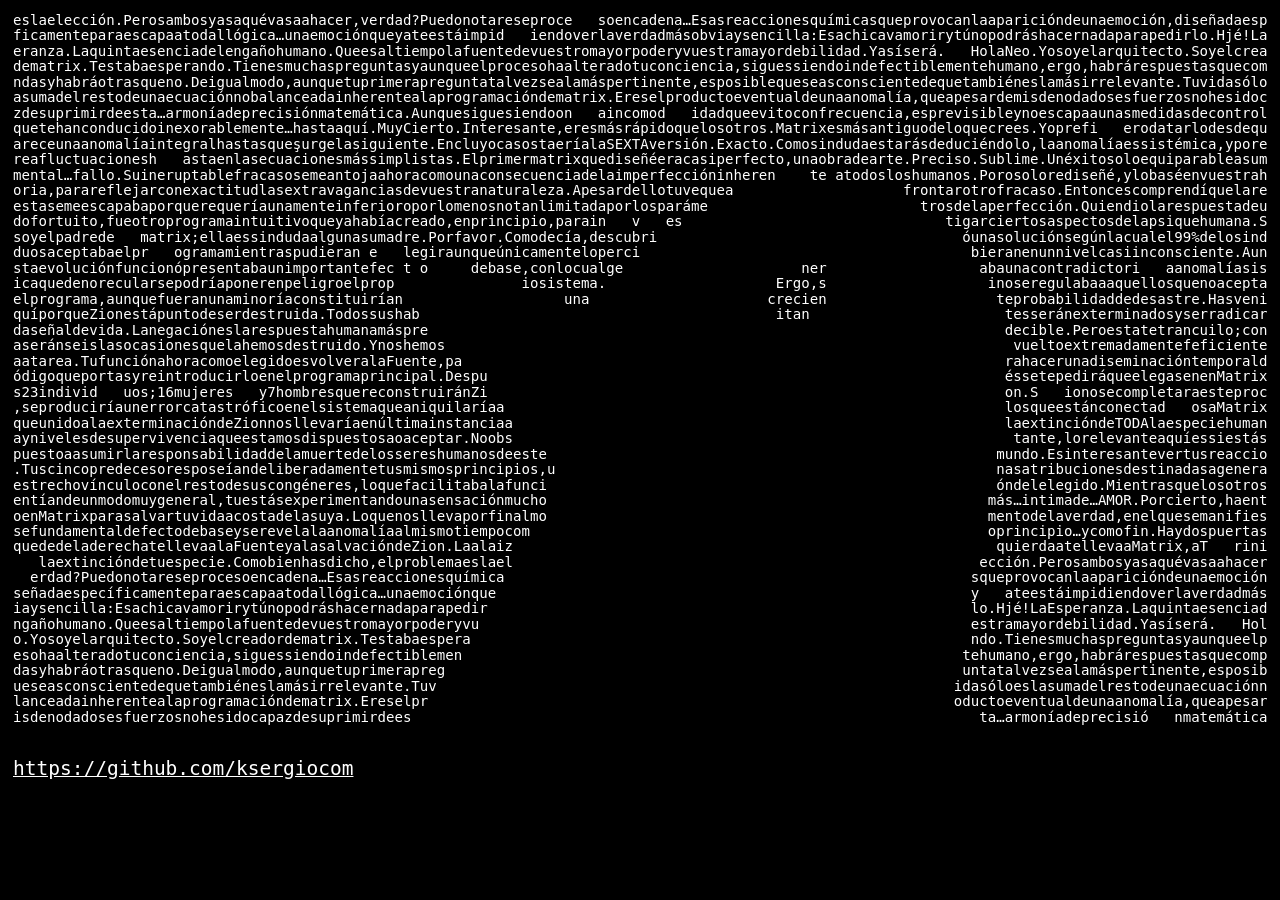
==== commit 2b1e9f71: "Update index.html" ====
--- a/index.html
+++ b/index.html
@@ -115,136 +115,7 @@
 %@@@@@@@@@@@@@@%@@@@@@@@@@@@@@@@#@@@@@@@@@@@@@@                                                                @@@@%@@@@%@@@@@@@@@@@@@@@%@@%%@%@@@@@@@%</pre
     >
     <a href="https://github.com/ksergiocom">https://github.com/ksergiocom</a>
-    <h1>¡Hola mundo!</h1>
-    <p>
-      Bash, acrónimo de "Bourne Again Shell", es mucho más que un simple intérprete de comandos; es el estándar de facto en sistemas Unix y Linux desde 1989. Fue creado por Brian Fox como una mejora de la original sh de Stephen Bourne. Una de sus curiosidades más potentes es el uso de "brace expansion", que permite generar listas de strings complejas en una sola línea. A diferencia de otros lenguajes, en Bash casi todo es un string por defecto y los espacios son críticos: un espacio de más puede convertir una asignación en un error de ejecución. Además, Bash introdujo el historial de comandos y el autocompletado con tabulador, herramientas que hoy consideramos básicas pero que revolucionaron la productividad en la terminal. Es capaz de manejar señales del sistema y procesos en segundo plano de forma nativa. Aunque existen shells más modernas como Zsh o Fish, Bash sigue siendo el lenguaje universal para la automatización de servidores y despliegues en la nube debido a su ubicuidad y estabilidad.
-    </p>
-    <pre class="ascii">
-:......::::::......................:::::::::::::::-:::::----::-:::::::::--------::::----::-:::::------==++===-::::::.:.....::..::-=-=-:::-:-=
-:::::::--------::::::::::::::::::::::::::::--:::::::::::-::::::::--:-:::--:::::::::::::::::::::::--------=---::::::::::..:::::-====------==--
--::::::::::::::::::::.:::.:::..:::::.::::::::::::::..:::-:::::---------::::::::::.:::::::::::::::-::::::::.:::------:::::::::::::-===+++=+*++
-::--:::.:::::::::::::::::.:.....:::.:::::::.:.::::::::::::::-:::::::::::::........:..::::--=---:::::::::::::------:::::--:--=#+=*#**==++=++=+
-----:::::::::..::...........:..:..........:::...:::--::::::::::::::::::::::::..:::::::::---:-::::::::--::::::---+++#*==---=+#%%*++=*#*++=---:
--::::::...::::::.........:::..:.::::::::::::::.::::::::::::::::::::::::::::::::::...::-::::....:.....:::::::::-----==-::::-=+%%%#+---=----:::
-::::::::.:........::::::::::-:----::::::::-:::::::--:::-:::::::::::::::.:::-:::::.....:::::--:::::::::::::::::::::::::::::--:----------=#+-::
-----:--::::::::::::::::::::-:::----::-:--::::::::::::::::-:::::..:..:::::::::::::::::::::::-:::::::::::::::::-:::::::::::::::::::-:---:----:-
--:-::-:::::::::::::::::::::::::::::::::::::::::::::::::::::::::::::::::-:::::::::::::::::::::::::::::::::::::::::::::::::::-::-:::::--::-----
-::::::::::...::::::::::::::::::::::::::::::::::::::::::::::::::::::::::::::-:::--:-::::::::::::::::::::::::::::::::::::::::::::::::::.:------
-......::::::::::::::::::::::::::::::::::::::-:::::::::::::::::::::::::::::::::::::::::::::::::::::::::::::::::::::::::::::.::::..::::::::::::
-..:::::::::::-----::::::::::::::--:::::+%*:::.:::::::::::::-::::::::::::::::::::::::....:..::::..:::::::::::::::::..:.::.:...:::.:.:::.:.:.::
-.::::::::::-:-::::::::::++%@=::-:----**+**#:::::::-:::::::::::::::....::::::.:.:...........:::...::::.:...::..:....:..:..-:..:......:::::...:
-:::::::.:::::::::....:..:*+==*@-----+*+*@@*-::::::-::::::::::::::::.......::.:.:.:..::...::::::.::..::::::::.:.::.::..::.:::::.:::..:..::::.:
-:::::::::-::::::..:::::::-#++++**##+*%+#@@*=:::::::::::::::::.:.........:::.:::::::::..::::::::........:::.........::.::.:::::.:....:...--...
-:..:::::::.....::..::.....-+**##*##*#@##@@*-::..:.::...:::::::.::......:::::::-::::::::::::.::.......::............::..::::::...::..:...:....
-::::..::.::...::::.::::::::+%**###%#%#%@@@#--:-:::::.::::::::::::::.::::.:.:::..............:.........::......:........::::.::::::..::.::..::
-:....:......::::.::::-::-::=#**##%%%##%#%%#***==---:::::::::::--::::::::::::.::::.::....:.:::.::::............:.::::::::::::::::::::::::.....
-.:::::::::::::::::::.:.:.::=*#@#@%@%@@@%##**@%%##****++=+=====+====-====++***#####%#*=:::.:.......:.....:::..:...:.:............:............
-.:::-:::--:-:::::::--::::::::%@@%%@@@@%#*+#%%@@%%####*####*####*#*#*####*#%#%%@%%@###%##+--::.::::..:....::.:..:.::..............:....:....::
-:-:::::::::::::::::::-:-:::::-#*##%%@*-==+#%@@@@@@@%%%@@%%%%#%%**#####*#%%##%%%%@%#%%%####*+=-::...::.:...:.....:............................
-::::...:....:::.:::::::::-::::-+**+#+-==+**@@%@@@@@@@@%@@@%%%#%#%%%%#*##**#%#%@@**%@@@%%%@%#**==-::..-:::.........................:.........:
-::::::::-:::::::-::::::::::::::@@@--=+++*+#%%%%@@@@@@@@@@@@@%%%%%%###*%%#**###%####%%%#%%#%%**+++++-:...:-........:...........::..:.:.-:.....
-:.::::::::-:::::::::.:::::::::::--:-=+#*##**#@@%@@@@@@@%@@@%%@%%####%#@@%%##*#***#%#@%%%#%###**+++*+**-::.-...........:....::..:..:.......:..
-::::-::::::::::.........-.........::-=+***+%*#%%%@@@@@@@@@@*####%###%%%@%#*#*#%#*%@@@@@@%%##**+++#**###%#*+=:...:.......:......-:::..........
-:::::::::::...........:.....::....::---=++++%#%%%%@@@@@@@%%*%*#**#*####%##******#%@@@@@@%####***++#######%#*+:.....:.:.......-:..:..:........
-...::::.............:......:......:::---+*+@#%#%%%%%@@@@%%**##%*####******#*####%%%%%@%%%%%%#***++*########*#**+**=-::.......................
-.......:.:........:...............:.::--==#****#%@@%%@@%%#*#*%#%%%%%#*+*#**##**##@#%%@@%@%@%#%##***#%%#%####**#*****++*=-::.:...:............
-..............:.....:.................:::--=+*###%@@@@@%%##**#@%%####********########@@@%@@%%#%%%%#*#%%%###########****+===-::...............
-............................::.....:.::::::-=++##%%@@@%@%%%%##*#%###*****###*#*###*#*#*%@%@#@%##%@%%#%%%#%###%#%#**##*##*+++=-::.............
-::......:.:.*.:.......::........:...:.....:.==+*#%@@@@@%%%%%%###%#####****+*****#*#*****@#%%@%@%@%%%%%%%#%%%#%%%####%#%#####*+=--::..........
-...........:..........:..:..........::.....=@%%%*%@@@@%+==+=+*****+++==--*#%#%%%%%%*==+*%%@@@%%%@@@@%%@%%%%%##%#%##%%###%#****+==--:::.......
-..........................................@@@@@@*%@@@@#......:::::.......:+##@@%@@@=:.::=#%%@@@@@@@@@%=-+++*%%%%@%#%%###%##**+++===-::.......
-.........................................%@@@@+.+@@@@%*:.....--......-....:+#%%@@@@+....::-*%#@@@@@@@@@#....::=--+##%#%###+*===-----:........
-.........................................@@@%#::*@%@%%=-:..:.:..............=#%%@@@*........:.-#%@@@@@@%%%:.........:-:-+++:-:::::::::.......
-..........................................*%@@@-#@@@%%:.......................+%%%@@+.............:+#%@%@@@+............:...:.............:..
-............................................%@@@@@@@%*.........................*%%%@@=................+#@%@%-....:...:..:.:.::::.::.::..::...
-..............................................@@@@@@#..............:-:.........:@@%@@*.:::::::--::------:#+@#--:::::::::::::.::..::...:.:....
-................................................@@@@+....:::::::::-----:-------------::--:::::::::::::::::::::::::.:::.......................
-........................................:::::::-@@@@=--::::::::::::::::::::::::::::::::::::::::::::::::::::..:....................:..........
-...........::..........................:::::::::::::::::::::::::::::...:::::.....:....:.........:............::-.:.........:.................
-...................................................................................:..:....................................:.................
-.............................................................................................................................................
-....................................................................................:........................................................
-.............................................................................................................................................
-.............................................................................................................................................
-.................................................................:.:.........................................................................
-.............................................................................................................................................
-.............................................................................................................................................
-.............................................................................................................................................
-................:............................................................................................................................
-</pre
-    >
-    <p>
-      Los zorros son cánidos fascinantes conocidos por su gran inteligencia y capacidad de adaptación. Aunque el zorro rojo es el más común, existen especies adaptadas a entornos extremos, como el zorro ártico, que soporta temperaturas de hasta -50°C. A diferencia de otros cánidos, los zorros son animales solitarios que no viven en manadas. Poseen bigotes en sus patas y rostro que les ayudan a orientarse, y sus pupilas verticales les otorgan una visión nocturna similar a la de los gatos. Son capaces de saltar un metro de altura y utilizan el campo magnético de la Tierra para cazar con precisión.
-    </p>
-    <h2>¿Parece una buena banda?</h2>
-    <pre class="ascii">
-%%%%%%%%%%%%%%%%%%%%%%%%%#########################%%%%%%%%%%%%######################################****#**********************************####******
-%%%%%%%%%%%%%%%%%%%%%%%%%%%########################%%%%%%%%%%%%#############################***#*****************************************************
-%%%%%%%%%%%%%%%%%%%%%%%%%%%%%################################%%############################**********************************************************
-%%%%%%%%%%%%%%%%%%%%%%%%%%%%#################################################################********************************************************
-%%%%%%%%%%%%%%%%%%%%%%%%%%##%%##%###################################%#####################***********************************************************
-%%%%%%%%%%%%%%%%%%%%%%%%%%%###%%%%%%#####################################################************************************************************
-%%%%%%%%%%%%%%%%%%%%%%%%%%%%%%%%%%%##%##################%%%##########################****************************************************************
-%%%%%%%%%%%%%%%%%%%%%%%%%%%%%%%%%%%######################%%#########################*****************************************************************
-%%%%%%%%%%%%%%%%%%%%%%%%%%%%%%%%%%%##############################################********************************************************************
-%%%%%%%%%%%%%%%%%%%%%%%%%%%%%%%%%%%%%%%%%%#################%######################*******************************************************************
-%%%%%%%%%%%%%%%%%%%%%%%%%%%%%%%%%%%%%%%%%%#########################################******************************************************************
-%%%%%%%%%%%%%%%%%%%%%%%%%%%%%%%%%%%%%%%%%%%#%###################################*********************************************************************
-%%%%%%%%%%%%%%%%%%%%%%%%%%%%%%%%%%%%%%%%%#%%%#################################***********************************************************************
-%%%%%%%%%%%%%%%%%%%%%%%%%%%%%%%%%%%%%%%%%%####################################***********************************************************************
-%%%%%%%%%%%%%%%%%%%%%%#%%#%%%%%%%###############################################***************************************************************+**+++
-%%%%%%%%%%%%%%%%%%%%%%%%%%#####################################################*******************************************************+*+**+++*++++++
-%%%%%%%%%%%%%%%%%%%%%%%%%%%%%%%##################################################*******************************************************+*+++++++++++
-%%%%%%%%%%%%%%%%%%%%############################################################****************************************************+*+++++++++++++++
-%%%%%%%%%%%%#%%%%%%%%%#######%%################################################+=*************************************************+++++++++++++++++++
-%%%%%%%%%%%%%%%%%%%%%%%%###%%%%%###############################---=######=--+----:--#*****************************************+****+***++**++=+=+++++
-%%%%%%%%%%#%%%%%%%%%%%%#%%%%%%%%%%%###########################:=*---*#######*--=--:--********************************************######****+**+++++*#
-%%%%%%%%%%%%%%%%%%%%%%%%%%%%%%%%%%%%%%%%%#----*###############-:::---#######*-::::-:-#****************************#******#*######*+*#***********#####
-%%%%%%%%%%%%%%%%%%%%#%%%%%%%%%%%%%%%%%%%%%%%%%==+:-::*+%%%%%##:::::::#####*##*-:::--##***#%%%%%%%%%%%%%%%#%---%%%%#########%%%###**#****####*########
-%%%%%%%%%%%%%%%%%%%%%%%%%%%%%%%%%%%%%%%%%%%%%%%%-::::*#=%%%%%+**+####%%%%%%%%==+######+%%%%%%%%%%%%:::::**-%%%%%#####%%%%#%%%######################::
-%%%%%%%%%%%%%%%%%%%%%%%%%%%%%%%%%%%%%%%%%%%%%%%%%%:::+***::#%%%%%%*##+%%%%%%**##*=###*#*#%#%%%%%%%+::::::%%%%%%%%%%%%##***#################%%%%%%##-:
-%%%%%#%%#%*%%#%%%#%%%%%%#%%*%%#%%%%%%%%%%%%%%%%%%%*+*****=#%%%%%%%%%:+%%%%%%##%%%%%%:-+*=#%%%%%#%*+:::::%%%=%%%%%%#%#%%########%##=+****#*#%#*#%%%%%=
-*######+*##*%+*%##**#%%*##*++*#*#*+***#********#%%%%%=+++#%%%%%%%%%%%-*****%%%%%%%%%%-:+*****#*+++*++++###%-+#+%++***+%#-#-%#++**#--==%-%+-%%%=**+%##
-##*#%#%%-:-#%%%%%###%#%%%%%#%*%%%%%%%++%%%%%%%%%%%%%%%-+%%%%%%%%%%%%%==%%#%%%%%%%%%%%%*:+#*####*###%%%%+:+*%**##%*%%#+#%%*#*%%#*%%----%%%%%%%%%%%##%%
-:-%%%%#+::-#%%%%%##%%%%*#%%%%**##%#*%%%%%%*##+%%%%%%%%%%%%%%%%%%%%%%%-+*%%%%%%%%%%%%%%%-=+*=#%%%%%%%%%%%%-+*%%##%=%#%%%%#%%%%%%%%%::+%-=-%%%%%%%%%%%%
-%%%%#%%-%%%%+%%%%%%%%%%%%%%%%%%%%%%%%%%%%%%%%%%%%%%%%%%%%%%%%%%%%%%%%-++%%%%%%%%%%%%%%%%--=+%%%%%%%%%%%%%%-*%%%%%%%%%%%%%%%%%%%%%%%%%%%%*%%###%%%%%%%
-%%%%%%=%%%%%%%%%%%%%%%%%%%%%%%%%%%%%%%%%%%%%%%%%%%%%%%%%%%%%%%%%%%%%%%+-=%%%%%%%%%%%%%%%%=:==%%%%%%%%%%%%%-=*%%%%#%%%%%%%%%%%%%%#%%%%%%*%%%%%%%%%#%%%
-%%%%%=-%%%%%%=%%%%#%%%%%%%%%%%%%%%%%%%%%%%%%%%%%%%%%%%%%%%%%%%%%%%%%%%*:=%%%%%%%%%%%%%%%%%:-=+%%%%%%%%%%%%%-=%%%%#%%%%%%%%%%%%%%%%%%%%%%%%%%%%%%%%%%%
-%%%%*=-%%%%%%-%%%%%+=**%%%%%%%%%%%%%%%%%%%%%%%%%%%%%%%%%%%%%%%%%%%%%%%%:=%%%%%%%%%%%%%%%%%+--=%%%%%%%%%%%%%%-+%%%%%%%%%%#%%%%%%%%%%%%%+%%%##%%%%%%%=%
-%%%%%*-=%%%%%***#%%%%%%%%%%%%%%%%#%%%%%%%%%%-%%%%%%%%-%%%%%%%%%%%%%%%%%==%%%%%%%%%%%%%%%%%*+-=%%%%%%%%%%%%%%-=%%%%%%%%%%%%%%%%%%%%%%%%%%%%%%%%%%#%%-%
-%%%%%%-%%%%%%%%%###=*+%##%%%%%%%%%%%%%%%%%%=+#%%%%%%%-%%%%%%%%%%%%%%%%%=-%%%%%%%%%%%%%%%%#*+-=#%%%%%%%%%%%%%-=%%%%%%%#%%%%%%%%#%%#%%%%%%%%%%%%%%%%%-+
-#*##%%+%%%%%-%%%%%%%%%%%%%%%%%%%%%%%%%%%%%-+++%%%%%%%+%%%%%%%%%%%%%%%%%+-+%%%%%%%%%%%%%%%#*+-==%%%%%%%%%%%%%==%%%%%%#%%%%%%%%%%%%%%%%%%%%%%%%%%%%%%%:
-*%%%#**+-*-##%%%=*+=*%%%%%%#%##%%%#%%%%%%%=++*%%%%%%%=%%%%%%%%%%%%%%%%%+-+%%%%%%%%%%%%%%%%#*:=+%%%%%%%%%%%%%+-%%%%%%%%%%%%%%%%%%%%%%%%%%###%%%#%+*#%:
-%%%%%%#%%%%%%%%%%%%**%#%*%%%%%%#%%*%%%%%%--++%%%%%%%%:%%%%%%%%%%%%%%%%#+-==%%%%%%%%%%%%%%##**-=%%%%%%%%%%%%%+-+#+%%%%%%#%%%%%*%%%%#%%%%%%%%%%%%%%#%%#
-%##%%#%%%#%%%%%%*%%%##%%%%%%+%%%%#%%%%%%%---+%%%%%%%%-%%%%%%%%%%%%%%%%*+--:%%%%%%%%%%%%%%##*%-==%%%%%%%%%%%%*-+%*%%##%%%%%%%**#%%##%#%*#%%%*##%%%%%%%
-*#%%%%%%%%%%%%%*+*%%%%%%%%%%%#%%%%%%%%%%%-:-%%#%%%%%%-=%%%%%%%%%%%%%%%#=--::%%%%%%%%%%%%%###%-+-%%%%%%%%%%%%*%=%%%%%%%###%%%#%#**%######*##%##%%%#%%#
-%%%%%+#%%%%#%%%%%**%%*%%%%%%%%%%%%%%%%%%%-:-%%%%%%%%%%:%%%%%%%%%%%%%%%%=::::%%%%%%%%%%%%%%##%-=:%%%%%%%%%%%%#%-%%%%%%#*##%%%%#+****=*%%%%#*%%%%%%###%
-%%%*##=+%%*%%%%%#%%%%%%%#%%%%%%%*#*#*%%%+%%%%%%%%%%%%%-*%%%%%%%%%%%%%%%+*=::-%%%%%%%%%%%%%##*%=:%%%%%%%%%%%%#%##%%%%*###%%%%###%###%=%%%%%%#=+#%#++*%
-%%%%%%%%%%%%%%%%%%%%%%%%%%#*%%%%%%*%%=*%=%%%%%%%%%%%%%-+%%%%%%%%%%%%%%%+%=%#%%%%%%%%%%%%%%#%=%-%%%%%%###**%%%%%%%%%%%%%%%%*%%*%*%%%%%%%%%%%%%%%%%%%%%
-%%#%%%%%%%%%#++**#%%%%%%%%%%%%%%%%#%%%+#%%%%%%%%%%%%%%%%%%%%#%###%%%%%%*%-%%%%%%%%%%%%%%%%%%##%%%%%##=%#==-+#%%%%%%%%%+#%%%%%%%#%%#%%%%#%%%%%%%%%%%%%
-%%**###%**%%%%%%%%%%%%*%%%%%-+%%%%*+**%%%%%%%%%%%%#+##%##%%%#######%%%%**%%%%%#%%#%%#%%%%%%-%%%%%%%-::%%%-:-%%%%+*%%%%%%%%%%%%%#%%%%**###%#%%%%%%%%++
-%%%%%%%%%%*#+=%%#%##%#%%%#%%%%%%%%######%######%%#-::%%=-#%%=%##*###%%%=%%%%%%%%%%####%%%%%=#%%%%%%-::%----##%%%%%%%%%%%%%%%%%%%%%*%%%%+%%%%%%%%%%%%%
-*%%%%%%%%%%%%%%%%%%%%%*%%%%%%%%%%%%%%%%%%%%%%%%%*%:::%%%=:-%%%%#*#*#%%++%#%%%%%%%%%**###%%++%%%%%%%%%=++%%#%%%%%%%++++%%%%%%**+***=+%%%%%%%*%##%%+++%
-%%%%%%%%%%%%#%%%%%%%%%%#########%%######*#*#**#*-:-:%+#%-%%%%%%#-:+#%%-=+%%%%%%%%%%%-:-#%#=+=%%%#%%%%=*%%%%%#%%%%%%%%%%%#%%%%%%%%%%##%%%%%%%%%%##%%#%
-#%%%%%%%%%%%%%%%%%%%%%%%%%%%%%%%%%%%%%%%%%%%%%%%%%%%%%%%%%%%%%%%-----%*--#%%%%%%%%+*::::-*:--%%%%%%%%%%%%%%%%%%%%%%%%#%%%%%%%%%%%#==#%**%%%%%%%%%%%%#
-%%%*%%%%%%%%%%%%%%%%%%%%%%#%%%%%%%%%%#%%%%%%%%%%%%%%%%%%%%%%#+--=:--%%%%%%%%%%%%##%+=#*--#%%++%%%%%%%%%%%%#=+%%%%%%%%%%%%%%%%%%%%%%%%%+=**##%%%%%%#*%
-%%%%%%+=%%%%%%%%%#%%%%%%%%%%=**+*###%%%%##%%%*=%###*#####*=*%*##%%%%%#*####%%%%%#**+%%%%%%%%%%##%%%%%%%%%%%%%%%%%%%%%%%#%%%%%%%%%%%%#*#***==#%%%%%%%%
-=*#%%%%%%%%%%%%%%%%%%##%=#%%%%%+%%#==%%%=#%%%%%%%%%#%%%%%%%%%%%%%%%%%%%%%%%%%%%%%#%%%%*+*+*%%+%%%%%%#*%%%%%%%%%%%%%%%%%%%%%%%%%*++%%*%%%%%%%%%%%%%%%%
-%%%%#=+=#%%*+=*+%%%%%%++#####%%%%%%%%%%%%%%%%%%%%%%%%%%%%%%%%%%%%%%%%%%%%%%%%%%%%%%%%%%%%%%%%%%%%%%%%%%%%%%%%%%##%%%%%%%%%%%%%%%%%*##%*++%%%%%%%%%%%%
-*+*##%%%%%%%%%%%%%%%%%%%%%%%%%%%%%%%%%#*%*#%%%%%%#%%*%%%%%%%%%%%%%%%%%%%%%==###%%%%%%%%%%%%%%%%%%%%%%%%%%%%%%%%%%%%%%%%%###%*%%%###+*+**++*%%%%%%%%%%</pre
-    >
-    <p>
-Los pingüinos son aves marinas no voladoras que se encuentran casi exclusivamente en el hemisferio sur, a excepción del pingüino de las Galápagos. Aunque no vuelan por el aire, son maestros del vuelo subacuático, alcanzando velocidades asombrosas gracias a sus alas transformadas en potentes aletas rígidas. El pingüino emperador es la especie más grande, llegando a medir hasta un metro con veinte centímetros de altura y pudiendo sumergirse a profundidades de más de quinientos metros, permaneciendo bajo el agua hasta veinte minutos sin respirar.
-
-Un dato fascinante es su sistema de camuflaje llamado contra-sombreado: su espalda negra se confunde con el fondo marino oscuro cuando se ve desde arriba, mientras que su vientre blanco se mezcla con la claridad del cielo y el hielo cuando un depredador los mira desde abajo. A pesar de vivir en entornos gélidos, no se congelan gracias a una glándula especial que secreta un aceite impermeabilizante que extienden por sus plumas con el pico. Además, poseen una capa de grasa subcutánea muy gruesa que actúa como aislante térmico.
-
-En cuanto a su comportamiento social, muchas especies de pingüinos son monógamas y regresan con la misma pareja año tras año. Un detalle curioso es que los pingüinos de Adelia utilizan piedras como moneda de cambio para construir sus nidos; estas piedras son tan valiosas que es común ver a individuos robando piedras de los nidos vecinos cuando nadie mira. Los pingüinos papúa son los nadadores más rápidos, alcanzando los treinta y seis kilómetros por hora.
-
-A diferencia de la mayoría de las aves, los pingüinos mudan todas sus plumas a la vez en un proceso llamado muda catastrófica, durante el cual no pueden entrar al agua para alimentarse y deben esperar en tierra hasta que su nuevo traje impermeable esté listo. Para beber, han evolucionado con una glándula supraorbital que filtra el exceso de sal de su sangre, permitiéndoles ingerir agua de mar y luego estornudar o sacudir el exceso de sal por sus fosas nasales.
-
-Finalmente, los pingüinos tienen una rodillas reales, aunque no lo parezca debido a que están ocultas bajo sus plumas y capas de grasa, lo que les da ese caminar tan característico. Su audición es excelente y pueden reconocer la llamada única de su pareja o de sus crías entre miles de individuos en colonias extremadamente ruidosas. Son animales extremadamente resilientes que han logrado colonizar algunos de los entornos más hostiles del planeta Tierra mediante adaptaciones biológicas únicas.
-    </p>
-    <script>
+       <script>
       let org = `%%@@%%@@%@@%@@@@@@@@@%%@%%%%%@@@@@%%%%%%@%%%%%%%%%%%###%####+##%%%%%%#%%%%%%%%%%#%%%%@%%%@@@@@%%@@%%@@@@@%@%%@%+@@@@@@@@@@@@@%%%%@@@@%%@@%@%@@@@%@@@%@@
 @%%@%%@%@@%%@@@@@@@%@%@%@@@@%@#%@%%%%@%%%%%%%%%%%%%%#%%%%%%#%%%%%%+%%%%%%%%%%%%%%%%@%%%%%%%%%%%@@@@%@%@@@@@%%%@@@@@%@@@@%@@@@@@@%%%#%%%@%%%##@%%@@@=@@%
 %%%%@%@%%@%@@@@%@%%@@@@%@@@%@@@%%@%@@%%@%@%%%%+%%%%#%#%%%%%%#%%%%%%%%%#%%%%%%%%%%%%@%@%%%%%%%%%%%%%@%%%%%%%%%#%@%@@@@@@@@@@@@%@@%%%@%%#%#%%%##%%%@@@@%@
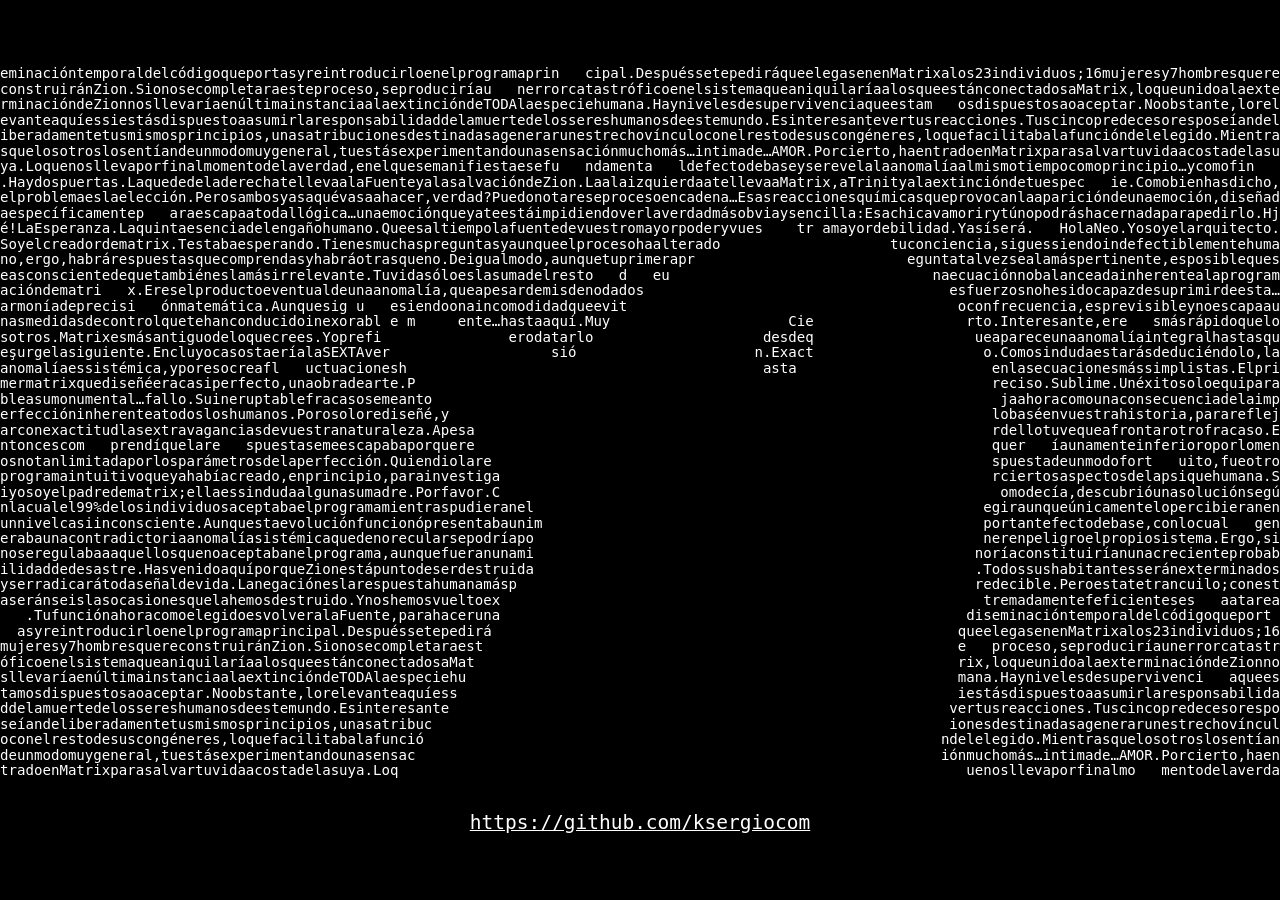
==== commit 8803bd91: "Update index.html" ====
--- a/index.html
+++ b/index.html
@@ -9,10 +9,13 @@
       body {
         margin: 0;
         padding: 0;
+        min-height: 100%;
         height: 100%;
         background-color: #000;
         display: flex;
         flex-direction: column;
+        justify-content: center;
+        align-items: center;
         gap: 2rem;
       }
 
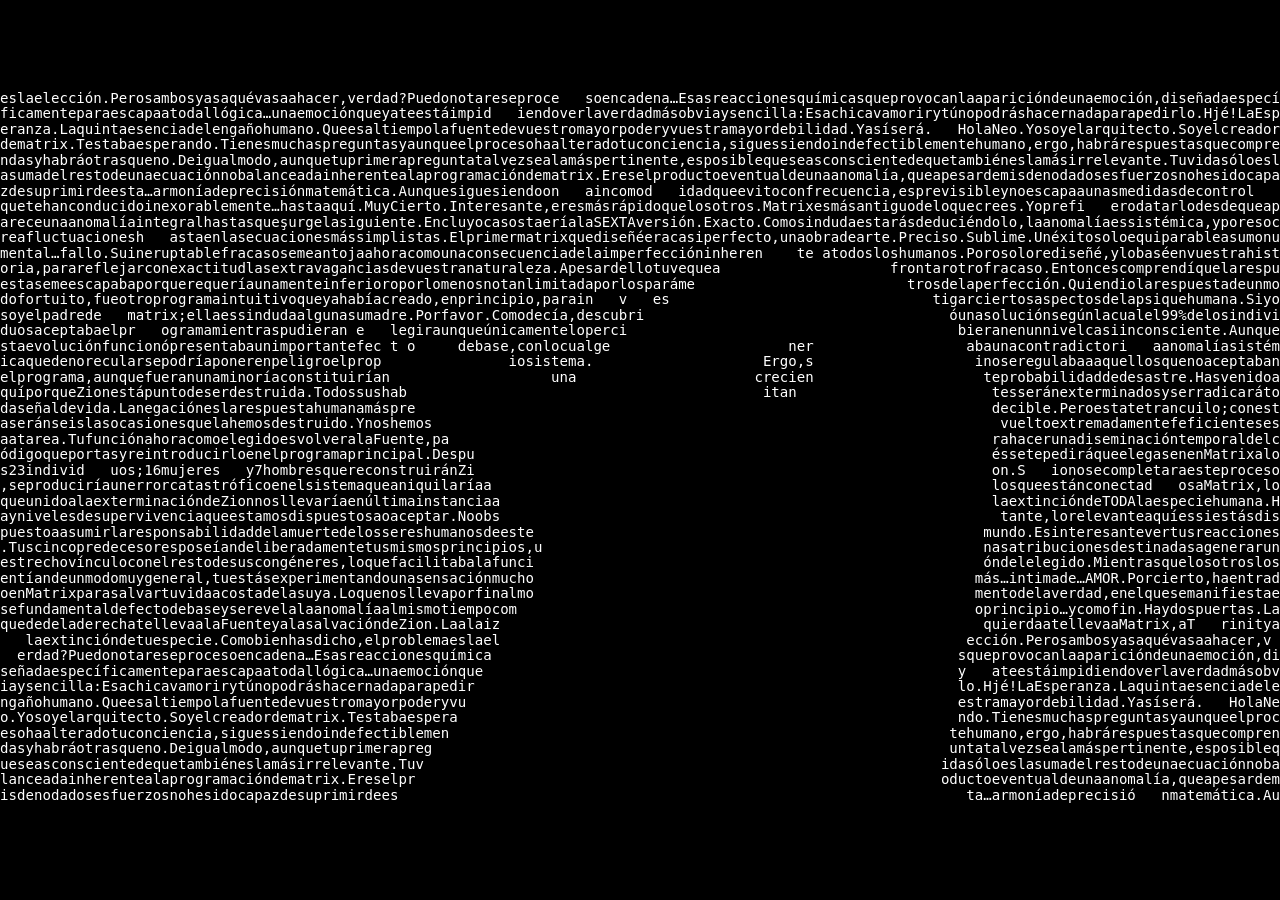
==== commit 518ab963: "Update index.html" ====
--- a/index.html
+++ b/index.html
@@ -5,22 +5,25 @@
     <meta name="viewport" content="width=device-width, initial-scale=1.0" />
     <title>ksergio.com</title>
     <style>
-      html,
-      body {
+      html {
         margin: 0;
         padding: 0;
         min-height: 100%;
-        height: 100%;
+        background-color: #000;
+      }
+
+      body {
+        margin: 0;
+        padding: 1rem;
+        box-sizing: border-box;
+        min-height: 100vh;
+        min-height: 100dvh;
         background-color: #000;
         display: flex;
         flex-direction: column;
         justify-content: center;
         align-items: center;
         gap: 2rem;
-      }
-
-      body {
-        margin: 1rem;
       }
 
       * {
@@ -117,7 +120,6 @@
 @@@#%@@@@@@@@@@%@@@@#@@@@@@@@@%@@%@@@@@@@@@@@@@@#                                                              .@@@@@@@@@@@@@@#@@@@*%%%%%@@@@%@%%@@@@@@
 %@@@@@@@@@@@@@@%@@@@@@@@@@@@@@@@#@@@@@@@@@@@@@@                                                                @@@@%@@@@%@@@@@@@@@@@@@@@%@@%%@%@@@@@@@%</pre
     >
-    <a href="https://github.com/ksergiocom">https://github.com/ksergiocom</a>
        <script>
       let org = `%%@@%%@@%@@%@@@@@@@@@%%@%%%%%@@@@@%%%%%%@%%%%%%%%%%%###%####+##%%%%%%#%%%%%%%%%%#%%%%@%%%@@@@@%%@@%%@@@@@%@%%@%+@@@@@@@@@@@@@%%%%@@@@%%@@%@%@@@@%@@@%@@
 @%%@%%@%@@%%@@@@@@@%@%@%@@@@%@#%@%%%%@%%%%%%%%%%%%%%#%%%%%%#%%%%%%+%%%%%%%%%%%%%%%%@%%%%%%%%%%%@@@@%@%@@@@@%%%@@@@@%@@@@%@@@@@@@%%%#%%%@%%%##@%%@@@=@@%
